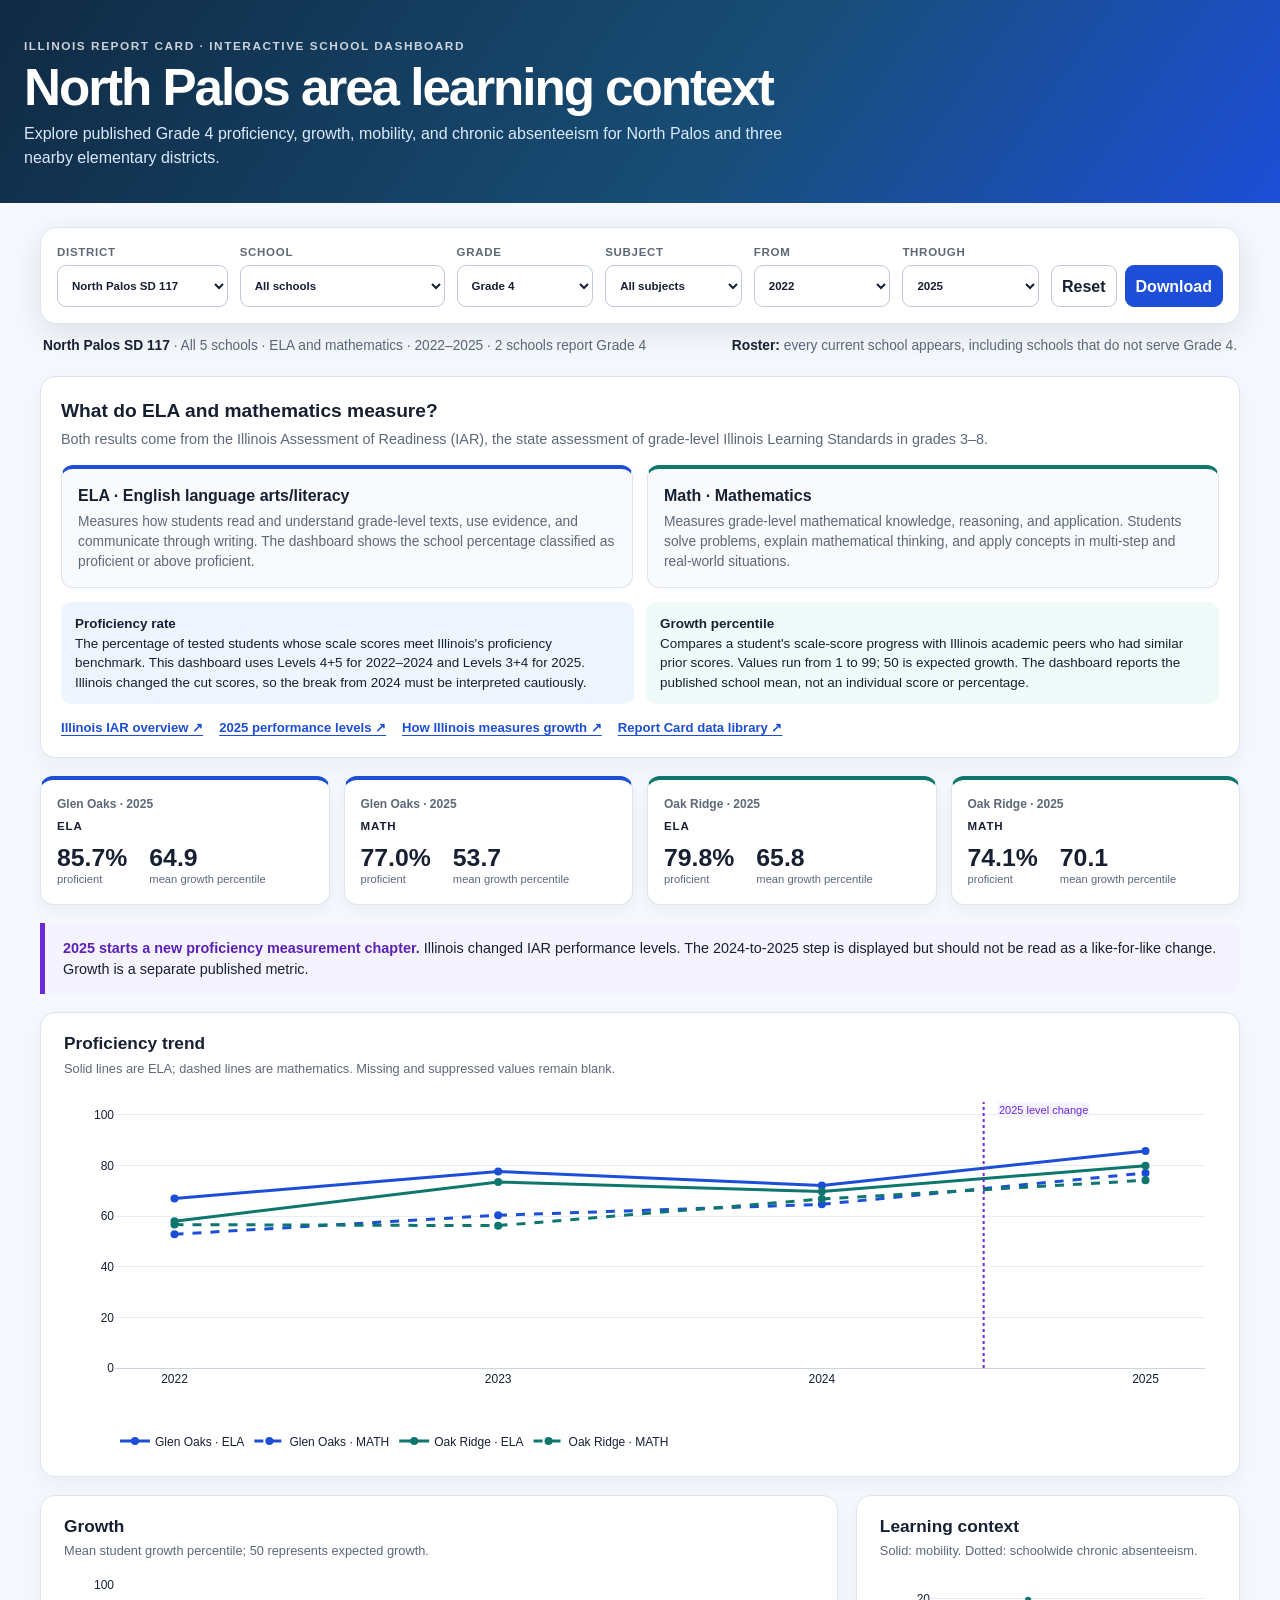
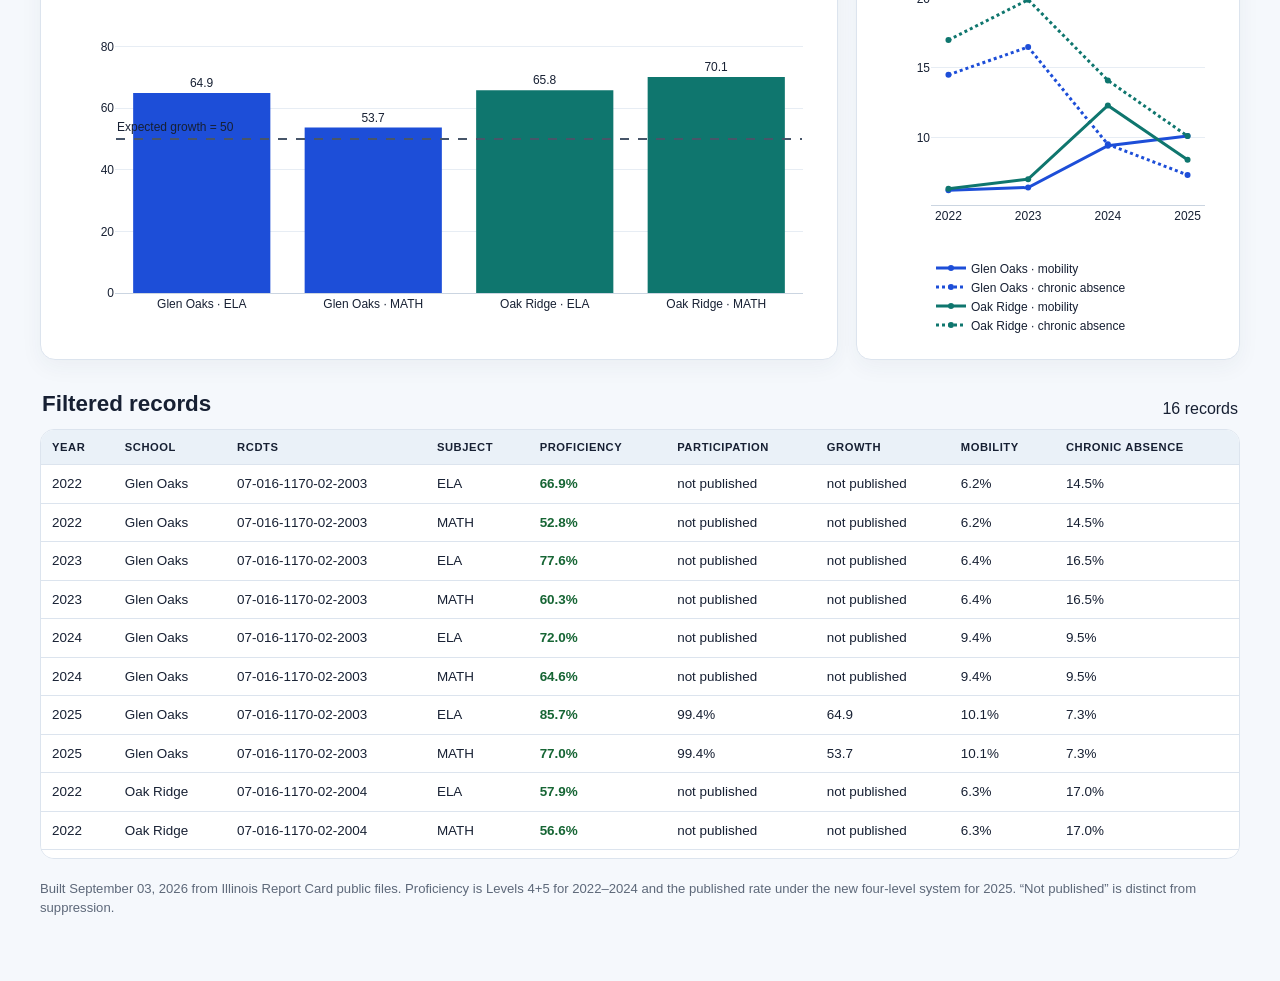
==== site/illinois.html @ 7f270118 "Add Illinois Grade 4 school dashboard" ====
<!doctype html>
<html lang="en">
<head>
  <meta charset="utf-8">
  <meta name="viewport" content="width=device-width, initial-scale=1">
  <title>North Palos Area Grade 4 Dashboard</title>
  <style>
    :root { --ink:#172033; --muted:#5d6879; --line:#dce4ee; --blue:#1d4ed8; --amber:#d97706; --wash:#f5f8fc; --purple:#6d28d9; --green:#0f766e; }
    * { box-sizing:border-box; }
    body { margin:0; background:var(--wash); color:var(--ink); font-family:Inter,Arial,sans-serif; line-height:1.45; }
    header { background:linear-gradient(125deg,#102a43,#184e77 58%,#1d4ed8); color:#fff; padding:38px 24px 34px; }
    header .inner, main { max-width:1240px; margin:0 auto; }
    .eyebrow { font-size:.74rem; font-weight:800; letter-spacing:.13em; text-transform:uppercase; opacity:.78; }
    h1 { margin:7px 0 8px; font-size:clamp(2rem,4vw,3.5rem); line-height:1.02; letter-spacing:-.04em; }
    header p { max-width:800px; margin:0; color:#dbeafe; }
    main { padding:24px 20px 64px; }
    .controls { position:sticky; top:0; z-index:10; display:grid; grid-template-columns:1.25fr 1.5fr repeat(4,1fr) auto; gap:12px; align-items:end; background:rgba(255,255,255,.97); border:1px solid var(--line); border-radius:16px; padding:16px; box-shadow:0 10px 30px rgba(34,54,78,.11); backdrop-filter:blur(8px); }
    label { display:block; color:var(--muted); font-size:.72rem; font-weight:800; letter-spacing:.06em; text-transform:uppercase; }
    select,button { width:100%; min-height:42px; margin-top:5px; border:1px solid #bdc9d8; border-radius:9px; background:#fff; color:var(--ink); padding:8px 10px; font:inherit; }
    select:focus,button:focus { outline:3px solid #bfdbfe; outline-offset:1px; }
    button { width:auto; cursor:pointer; font-weight:750; }
    button.primary { background:var(--blue); color:#fff; border-color:var(--blue); }
    .actions { display:flex; gap:8px; }
    .scope-note { display:flex; justify-content:space-between; gap:12px; margin:12px 3px 20px; color:var(--muted); font-size:.86rem; }
    .scope-note strong { color:var(--ink); }
    .measurement-guide { margin-bottom:18px; padding:20px; background:#fff; border:1px solid var(--line); border-radius:15px; box-shadow:0 7px 22px rgba(34,54,78,.05); }
    .measurement-guide h2 { margin:0; font-size:1.2rem; }
    .measurement-intro { margin:4px 0 15px; color:var(--muted); font-size:.9rem; }
    .subject-guide-grid { display:grid; grid-template-columns:repeat(2,minmax(0,1fr)); gap:14px; }
    .subject-guide { border:1px solid var(--line); border-radius:12px; padding:15px 16px; background:#f8fafc; }
    .subject-guide.ela { border-top:4px solid var(--blue); }
    .subject-guide.math { border-top:4px solid var(--green); }
    .subject-guide h3 { margin:0 0 5px; font-size:1rem; }
    .subject-guide p { margin:0; color:var(--muted); font-size:.86rem; }
    .measurement-definitions { display:grid; grid-template-columns:repeat(2,minmax(0,1fr)); gap:12px; margin-top:14px; }
    .definition { padding:12px 14px; border-radius:10px; background:#eef5ff; font-size:.84rem; }
    .definition.growth { background:#eefbf8; }
    .source-links { display:flex; flex-wrap:wrap; gap:8px 16px; margin:14px 0 0; font-size:.82rem; }
    .source-links a { color:var(--blue); font-weight:750; text-underline-offset:3px; }
    .kpis { display:grid; grid-template-columns:repeat(4,minmax(0,1fr)); gap:14px; }
    .kpi { background:#fff; border:1px solid var(--line); border-top:4px solid var(--blue); border-radius:13px; padding:16px; box-shadow:0 6px 18px rgba(34,54,78,.05); }
    .kpi.oak { border-top-color:var(--amber); }
    .kpi .school { color:var(--muted); font-size:.75rem; font-weight:750; white-space:nowrap; overflow:hidden; text-overflow:ellipsis; }
    .kpi .subject { font-size:.72rem; font-weight:850; letter-spacing:.08em; margin-top:4px; }
    .kpi .numbers { display:flex; gap:22px; margin-top:10px; }
    .kpi .value { font-size:1.55rem; font-weight:850; line-height:1.1; }
    .kpi .label { color:var(--muted); font-size:.7rem; }
    .dashboard-grid { display:grid; grid-template-columns:1.35fr .65fr; gap:18px; margin-top:18px; }
    .panel { min-width:0; background:#fff; border:1px solid var(--line); border-radius:15px; padding:13px 16px 8px; box-shadow:0 7px 22px rgba(34,54,78,.05); }
    .panel.full { grid-column:1/-1; }
    .panel h2 { margin:5px 7px 0; font-size:1.08rem; }
    .panel-copy { margin:3px 7px 0; color:var(--muted); font-size:.8rem; }
    .chart { min-height:390px; }
    .notice { grid-column:1/-1; border-left:5px solid var(--purple); background:#f5f3ff; padding:15px 18px; border-radius:0 12px 12px 0; font-size:.9rem; }
    .notice strong { color:#5b21b6; }
    .table-heading { display:flex; align-items:end; justify-content:space-between; gap:12px; margin:28px 2px 9px; }
    .table-heading h2 { margin:0; font-size:1.4rem; }
    .table-wrap { max-height:430px; overflow:auto; background:#fff; border:1px solid var(--line); border-radius:14px; }
    table { border-collapse:collapse; width:100%; min-width:850px; font-size:.84rem; }
    th { position:sticky; top:0; z-index:1; background:#eaf1f8; text-align:left; font-size:.7rem; letter-spacing:.05em; text-transform:uppercase; }
    th,td { padding:9px 11px; border-bottom:1px solid var(--line); }
    tbody tr:hover { background:#f8fbff; }
    .status-reported { color:#166534; font-weight:700; }
    .status-missing { color:#92400e; }
    footer { color:var(--muted); font-size:.82rem; margin-top:20px; }
    @media (max-width:980px) { .controls { position:relative; grid-template-columns:repeat(3,1fr); } .kpis { grid-template-columns:repeat(2,1fr); } .dashboard-grid { grid-template-columns:1fr; } .panel.full { grid-column:auto; } }
    @media (max-width:620px) { header { padding-top:30px; } main { padding-left:12px; padding-right:12px; } .controls { grid-template-columns:1fr 1fr; } .controls .school-filter,.actions { grid-column:1/-1; } .kpis,.subject-guide-grid,.measurement-definitions { grid-template-columns:1fr; } .scope-note { display:block; } .chart { min-height:350px; } }
  </style>
  <script src="assets/plotly-cartesian-3.7.0.min.js"></script>
</head>
<body>
  <header>
    <div class="inner">
      <div class="eyebrow">Illinois Report Card · Interactive school dashboard</div>
      <h1>North Palos area learning context</h1>
      <p>Explore published Grade 4 proficiency, growth, mobility, and chronic absenteeism for North Palos and three nearby elementary districts.</p>
    </div>
  </header>
  <main>
    <section class="controls" aria-label="Dashboard filters">
      <label>District<select id="district-filter"></select></label>
      <label class="school-filter">School<select id="school-filter"></select></label>
      <label>Grade<select id="grade-filter"></select></label>
      <label>Subject<select id="subject-filter"><option value="all">All subjects</option><option value="ela">ELA</option><option value="math">Mathematics</option></select></label>
      <label>From<select id="year-start"></select></label>
      <label>Through<select id="year-end"></select></label>
      <div class="actions"><button id="reset-button" type="button">Reset</button><button id="download-button" class="primary" type="button">Download</button></div>
    </section>
    <div class="scope-note"><span id="selection-summary" aria-live="polite"></span><span><strong>Roster:</strong> every current school appears, including schools that do not serve Grade 4.</span></div>

    <section id="measurement-guide" class="measurement-guide" aria-labelledby="measurement-heading">
      <h2 id="measurement-heading">What do ELA and mathematics measure?</h2>
      <p class="measurement-intro">Both results come from the Illinois Assessment of Readiness (IAR), the state assessment of grade-level Illinois Learning Standards in grades 3–8.</p>
      <div class="subject-guide-grid">
        <article class="subject-guide ela"><h3>ELA · English language arts/literacy</h3><p>Measures how students read and understand grade-level texts, use evidence, and communicate through writing. The dashboard shows the school percentage classified as proficient or above proficient.</p></article>
        <article class="subject-guide math"><h3>Math · Mathematics</h3><p>Measures grade-level mathematical knowledge, reasoning, and application. Students solve problems, explain mathematical thinking, and apply concepts in multi-step and real-world situations.</p></article>
      </div>
      <div class="measurement-definitions">
        <div class="definition"><strong>Proficiency rate</strong><br>The percentage of tested students whose scale scores meet Illinois's proficiency benchmark. This dashboard uses Levels 4+5 for 2022–2024 and Levels 3+4 for 2025. Illinois changed the cut scores, so the break from 2024 must be interpreted cautiously.</div>
        <div class="definition growth"><strong>Growth percentile</strong><br>Compares a student's scale-score progress with Illinois academic peers who had similar prior scores. Values run from 1 to 99; 50 is expected growth. The dashboard reports the published school mean, not an individual score or percentage.</div>
      </div>
      <p class="source-links"><a href="https://www.isbe.net/iar" target="_blank" rel="noopener">Illinois IAR overview ↗</a><a href="https://www.isbe.net/Documents/IAR-Tech-Report-2024-2025.pdf" target="_blank" rel="noopener">2025 performance levels ↗</a><a href="https://www.isbe.net/Documents/Student-Growth-Percentile-2025.pdf" target="_blank" rel="noopener">How Illinois measures growth ↗</a><a href="https://www.isbe.net/ilreportcarddata" target="_blank" rel="noopener">Report Card data library ↗</a></p>
    </section>

    <section id="kpi-cards" class="kpis" aria-label="Latest selected results"></section>

    <section class="dashboard-grid">
      <article class="notice"><strong>2025 starts a new proficiency measurement chapter.</strong> Illinois changed IAR performance levels. The 2024-to-2025 step is displayed but should not be read as a like-for-like change. Growth is a separate published metric.</article>
      <article class="panel full"><h2>Proficiency trend</h2><p class="panel-copy">Solid lines are ELA; dashed lines are mathematics. Missing and suppressed values remain blank.</p><div id="proficiency-chart" class="chart"></div></article>
      <article class="panel"><h2>Growth</h2><p class="panel-copy">Mean student growth percentile; 50 represents expected growth.</p><div id="growth-chart" class="chart"></div></article>
      <article class="panel"><h2>Learning context</h2><p class="panel-copy">Solid: mobility. Dotted: schoolwide chronic absenteeism.</p><div id="context-chart" class="chart"></div></article>
    </section>

    <div class="table-heading"><h2>Filtered records</h2><span id="row-count"></span></div>
    <div class="table-wrap"><table><thead><tr><th>Year</th><th>School</th><th>RCDTS</th><th>Subject</th><th>Proficiency</th><th>Participation</th><th>Growth</th><th>Mobility</th><th>Chronic absence</th></tr></thead><tbody id="record-table"></tbody></table></div>
    <footer>Built September 03, 2026 from Illinois Report Card public files. Proficiency is Levels 4+5 for 2022–2024 and the published rate under the new four-level system for 2025. “Not published” is distinct from suppression.</footer>
  </main>
  <script>
    const DATA = [{"chronic_absenteeism_grade4_rate": null, "chronic_absenteeism_rate": 19.7, "district_name": "Indian Springs SD 109", "grade": 4, "grade4_enrollment": null, "growth_metric_version": "published_grade4_mean_sgp", "growth_percentile": null, "growth_status": "not_published", "mobility_rate": 12.5, "participation_rate": null, "participation_status": "not_published", "pct_el": 38.8, "pct_iep": 14.7, "pct_low_income": 44.5, "proficiency_metric_version": "iar_5_level_levels_4_plus_5", "proficiency_rate": 18.5, "proficiency_status": "reported", "rcdts": "070161090022001", "rcdts_formatted": "07-016-1090-02-2001", "report_card_year": 2022, "school_enrollment": 402.0, "school_name": "Bridgeview Elem School", "source_file": "2022-report-card.xlsx", "subject": "ela"}, {"chronic_absenteeism_grade4_rate": null, "chronic_absenteeism_rate": 19.7, "district_name": "Indian Springs SD 109", "grade": 4, "grade4_enrollment": null, "growth_metric_version": "published_grade4_mean_sgp", "growth_percentile": null, "growth_status": "not_published", "mobility_rate": 12.5, "participation_rate": null, "participation_status": "not_published", "pct_el": 38.8, "pct_iep": 14.7, "pct_low_income": 44.5, "proficiency_metric_version": "iar_5_level_levels_4_plus_5", "proficiency_rate": 10.8, "proficiency_status": "reported", "rcdts": "070161090022001", "rcdts_formatted": "07-016-1090-02-2001", "report_card_year": 2022, "school_enrollment": 402.0, "school_name": "Bridgeview Elem School", "source_file": "2022-report-card.xlsx", "subject": "math"}, {"chronic_absenteeism_grade4_rate": null, "chronic_absenteeism_rate": 30.1, "district_name": "Indian Springs SD 109", "grade": 4, "grade4_enrollment": null, "growth_metric_version": "published_grade4_mean_sgp", "growth_percentile": null, "growth_status": "not_published", "mobility_rate": 6.6, "participation_rate": null, "participation_status": "not_published", "pct_el": 39.1, "pct_iep": 12.6, "pct_low_income": 66.3, "proficiency_metric_version": "iar_5_level_levels_4_plus_5", "proficiency_rate": 22.4, "proficiency_status": "reported", "rcdts": "070161090022001", "rcdts_formatted": "07-016-1090-02-2001", "report_card_year": 2023, "school_enrollment": 412.0, "school_name": "Bridgeview Elem School", "source_file": "2023-report-card.xlsx", "subject": "ela"}, {"chronic_absenteeism_grade4_rate": null, "chronic_absenteeism_rate": 30.1, "district_name": "Indian Springs SD 109", "grade": 4, "grade4_enrollment": null, "growth_metric_version": "published_grade4_mean_sgp", "growth_percentile": null, "growth_status": "not_published", "mobility_rate": 6.6, "participation_rate": null, "participation_status": "not_published", "pct_el": 39.1, "pct_iep": 12.6, "pct_low_income": 66.3, "proficiency_metric_version": "iar_5_level_levels_4_plus_5", "proficiency_rate": 13.8, "proficiency_status": "reported", "rcdts": "070161090022001", "rcdts_formatted": "07-016-1090-02-2001", "report_card_year": 2023, "school_enrollment": 412.0, "school_name": "Bridgeview Elem School", "source_file": "2023-report-card.xlsx", "subject": "math"}, {"chronic_absenteeism_grade4_rate": 19.2, "chronic_absenteeism_rate": 21.1, "district_name": "Indian Springs SD 109", "grade": 4, "grade4_enrollment": 64.0, "growth_metric_version": "published_grade4_mean_sgp", "growth_percentile": null, "growth_status": "not_published", "mobility_rate": 13.8, "participation_rate": null, "participation_status": "not_published", "pct_el": 41.2, "pct_iep": 15.2, "pct_low_income": 54.5, "proficiency_metric_version": "iar_5_level_levels_4_plus_5", "proficiency_rate": 34.9, "proficiency_status": "reported", "rcdts": "070161090022001", "rcdts_formatted": "07-016-1090-02-2001", "report_card_year": 2024, "school_enrollment": 415.0, "school_name": "Bridgeview Elem School", "source_file": "2024-report-card.xlsx", "subject": "ela"}, {"chronic_absenteeism_grade4_rate": 19.2, "chronic_absenteeism_rate": 21.1, "district_name": "Indian Springs SD 109", "grade": 4, "grade4_enrollment": 64.0, "growth_metric_version": "published_grade4_mean_sgp", "growth_percentile": null, "growth_status": "not_published", "mobility_rate": 13.8, "participation_rate": null, "participation_status": "not_published", "pct_el": 41.2, "pct_iep": 15.2, "pct_low_income": 54.5, "proficiency_metric_version": "iar_5_level_levels_4_plus_5", "proficiency_rate": 7.9, "proficiency_status": "reported", "rcdts": "070161090022001", "rcdts_formatted": "07-016-1090-02-2001", "report_card_year": 2024, "school_enrollment": 415.0, "school_name": "Bridgeview Elem School", "source_file": "2024-report-card.xlsx", "subject": "math"}, {"chronic_absenteeism_grade4_rate": 19.7, "chronic_absenteeism_rate": 22.0, "district_name": "Indian Springs SD 109", "grade": 4, "grade4_enrollment": 58.0, "growth_metric_version": "published_grade4_mean_sgp", "growth_percentile": 49.8, "growth_status": "reported", "mobility_rate": 15.3, "participation_rate": 98.2, "participation_status": "reported", "pct_el": 39.5, "pct_iep": 15.1, "pct_low_income": 68.6, "proficiency_metric_version": "iar_4_level_published_rate_2025", "proficiency_rate": 42.9, "proficiency_status": "reported", "rcdts": "070161090022001", "rcdts_formatted": "07-016-1090-02-2001", "report_card_year": 2025, "school_enrollment": 423.0, "school_name": "Bridgeview Elem School", "source_file": "2025-report-card.xlsx", "subject": "ela"}, {"chronic_absenteeism_grade4_rate": 19.7, "chronic_absenteeism_rate": 22.0, "district_name": "Indian Springs SD 109", "grade": 4, "grade4_enrollment": 58.0, "growth_metric_version": "published_grade4_mean_sgp", "growth_percentile": 59.1, "growth_status": "reported", "mobility_rate": 15.3, "participation_rate": 98.2, "participation_status": "reported", "pct_el": 39.5, "pct_iep": 15.1, "pct_low_income": 68.6, "proficiency_metric_version": "iar_4_level_published_rate_2025", "proficiency_rate": 24.5, "proficiency_status": "reported", "rcdts": "070161090022001", "rcdts_formatted": "07-016-1090-02-2001", "report_card_year": 2025, "school_enrollment": 423.0, "school_name": "Bridgeview Elem School", "source_file": "2025-report-card.xlsx", "subject": "math"}, {"chronic_absenteeism_grade4_rate": null, "chronic_absenteeism_rate": 32.4, "district_name": "Indian Springs SD 109", "grade": 4, "grade4_enrollment": null, "growth_metric_version": "published_grade4_mean_sgp", "growth_percentile": null, "growth_status": "not_published", "mobility_rate": 7.9, "participation_rate": null, "participation_status": "not_published", "pct_el": 28.3, "pct_iep": 15.6, "pct_low_income": 38.3, "proficiency_metric_version": "iar_5_level_levels_4_plus_5", "proficiency_rate": 40.9, "proficiency_status": "reported", "rcdts": "070161090022002", "rcdts_formatted": "07-016-1090-02-2002", "report_card_year": 2022, "school_enrollment": 583.0, "school_name": "Frank A Brodnicki Elem School", "source_file": "2022-report-card.xlsx", "subject": "ela"}, {"chronic_absenteeism_grade4_rate": null, "chronic_absenteeism_rate": 32.4, "district_name": "Indian Springs SD 109", "grade": 4, "grade4_enrollment": null, "growth_metric_version": "published_grade4_mean_sgp", "growth_percentile": null, "growth_status": "not_published", "mobility_rate": 7.9, "participation_rate": null, "participation_status": "not_published", "pct_el": 28.3, "pct_iep": 15.6, "pct_low_income": 38.3, "proficiency_metric_version": "iar_5_level_levels_4_plus_5", "proficiency_rate": 15.9, "proficiency_status": "reported", "rcdts": "070161090022002", "rcdts_formatted": "07-016-1090-02-2002", "report_card_year": 2022, "school_enrollment": 583.0, "school_name": "Frank A Brodnicki Elem School", "source_file": "2022-report-card.xlsx", "subject": "math"}, {"chronic_absenteeism_grade4_rate": null, "chronic_absenteeism_rate": 28.9, "district_name": "Indian Springs SD 109", "grade": 4, "grade4_enrollment": null, "growth_metric_version": "published_grade4_mean_sgp", "growth_percentile": null, "growth_status": "not_published", "mobility_rate": 11.0, "participation_rate": null, "participation_status": "not_published", "pct_el": 30.1, "pct_iep": 17.8, "pct_low_income": 60.1, "proficiency_metric_version": "iar_5_level_levels_4_plus_5", "proficiency_rate": 36.1, "proficiency_status": "reported", "rcdts": "070161090022002", "rcdts_formatted": "07-016-1090-02-2002", "report_card_year": 2023, "school_enrollment": 591.0, "school_name": "Frank A Brodnicki Elem School", "source_file": "2023-report-card.xlsx", "subject": "ela"}, {"chronic_absenteeism_grade4_rate": null, "chronic_absenteeism_rate": 28.9, "district_name": "Indian Springs SD 109", "grade": 4, "grade4_enrollment": null, "growth_metric_version": "published_grade4_mean_sgp", "growth_percentile": null, "growth_status": "not_published", "mobility_rate": 11.0, "participation_rate": null, "participation_status": "not_published", "pct_el": 30.1, "pct_iep": 17.8, "pct_low_income": 60.1, "proficiency_metric_version": "iar_5_level_levels_4_plus_5", "proficiency_rate": 17.1, "proficiency_status": "reported", "rcdts": "070161090022002", "rcdts_formatted": "07-016-1090-02-2002", "report_card_year": 2023, "school_enrollment": 591.0, "school_name": "Frank A Brodnicki Elem School", "source_file": "2023-report-card.xlsx", "subject": "math"}, {"chronic_absenteeism_grade4_rate": 12.1, "chronic_absenteeism_rate": 22.1, "district_name": "Indian Springs SD 109", "grade": 4, "grade4_enrollment": 89.0, "growth_metric_version": "published_grade4_mean_sgp", "growth_percentile": null, "growth_status": "not_published", "mobility_rate": 9.0, "participation_rate": null, "participation_status": "not_published", "pct_el": 28.9, "pct_iep": 16.0, "pct_low_income": 47.7, "proficiency_metric_version": "iar_5_level_levels_4_plus_5", "proficiency_rate": 44.5, "proficiency_status": "reported", "rcdts": "070161090022002", "rcdts_formatted": "07-016-1090-02-2002", "report_card_year": 2024, "school_enrollment": 574.0, "school_name": "Frank A Brodnicki Elem School", "source_file": "2024-report-card.xlsx", "subject": "ela"}, {"chronic_absenteeism_grade4_rate": 12.1, "chronic_absenteeism_rate": 22.1, "district_name": "Indian Springs SD 109", "grade": 4, "grade4_enrollment": 89.0, "growth_metric_version": "published_grade4_mean_sgp", "growth_percentile": null, "growth_status": "not_published", "mobility_rate": 9.0, "participation_rate": null, "participation_status": "not_published", "pct_el": 28.9, "pct_iep": 16.0, "pct_low_income": 47.7, "proficiency_metric_version": "iar_5_level_levels_4_plus_5", "proficiency_rate": 32.6, "proficiency_status": "reported", "rcdts": "070161090022002", "rcdts_formatted": "07-016-1090-02-2002", "report_card_year": 2024, "school_enrollment": 574.0, "school_name": "Frank A Brodnicki Elem School", "source_file": "2024-report-card.xlsx", "subject": "math"}, {"chronic_absenteeism_grade4_rate": 26.8, "chronic_absenteeism_rate": 23.3, "district_name": "Indian Springs SD 109", "grade": 4, "grade4_enrollment": 79.0, "growth_metric_version": "published_grade4_mean_sgp", "growth_percentile": 45.1, "growth_status": "reported", "mobility_rate": 7.7, "participation_rate": 100.0, "participation_status": "reported", "pct_el": 29.0, "pct_iep": 17.3, "pct_low_income": 61.6, "proficiency_metric_version": "iar_4_level_published_rate_2025", "proficiency_rate": 57.9, "proficiency_status": "reported", "rcdts": "070161090022002", "rcdts_formatted": "07-016-1090-02-2002", "report_card_year": 2025, "school_enrollment": 596.0, "school_name": "Frank A Brodnicki Elem School", "source_file": "2025-report-card.xlsx", "subject": "ela"}, {"chronic_absenteeism_grade4_rate": 26.8, "chronic_absenteeism_rate": 23.3, "district_name": "Indian Springs SD 109", "grade": 4, "grade4_enrollment": 79.0, "growth_metric_version": "published_grade4_mean_sgp", "growth_percentile": 60.4, "growth_status": "reported", "mobility_rate": 7.7, "participation_rate": 100.0, "participation_status": "reported", "pct_el": 29.0, "pct_iep": 17.3, "pct_low_income": 61.6, "proficiency_metric_version": "iar_4_level_published_rate_2025", "proficiency_rate": 53.9, "proficiency_status": "reported", "rcdts": "070161090022002", "rcdts_formatted": "07-016-1090-02-2002", "report_card_year": 2025, "school_enrollment": 596.0, "school_name": "Frank A Brodnicki Elem School", "source_file": "2025-report-card.xlsx", "subject": "math"}, {"chronic_absenteeism_grade4_rate": null, "chronic_absenteeism_rate": 34.0, "district_name": "Indian Springs SD 109", "grade": 4, "grade4_enrollment": null, "growth_metric_version": "published_grade4_mean_sgp", "growth_percentile": null, "growth_status": "not_published", "mobility_rate": 11.0, "participation_rate": null, "participation_status": "not_published", "pct_el": 33.3, "pct_iep": 13.5, "pct_low_income": 53.4, "proficiency_metric_version": "iar_5_level_levels_4_plus_5", "proficiency_rate": 34.0, "proficiency_status": "reported", "rcdts": "070161090022006", "rcdts_formatted": "07-016-1090-02-2006", "report_card_year": 2022, "school_enrollment": 408.0, "school_name": "George T Wilkins Elem School", "source_file": "2022-report-card.xlsx", "subject": "ela"}, {"chronic_absenteeism_grade4_rate": null, "chronic_absenteeism_rate": 34.0, "district_name": "Indian Springs SD 109", "grade": 4, "grade4_enrollment": null, "growth_metric_version": "published_grade4_mean_sgp", "growth_percentile": null, "growth_status": "not_published", "mobility_rate": 11.0, "participation_rate": null, "participation_status": "not_published", "pct_el": 33.3, "pct_iep": 13.5, "pct_low_income": 53.4, "proficiency_metric_version": "iar_5_level_levels_4_plus_5", "proficiency_rate": 16.1, "proficiency_status": "reported", "rcdts": "070161090022006", "rcdts_formatted": "07-016-1090-02-2006", "report_card_year": 2022, "school_enrollment": 408.0, "school_name": "George T Wilkins Elem School", "source_file": "2022-report-card.xlsx", "subject": "math"}, {"chronic_absenteeism_grade4_rate": null, "chronic_absenteeism_rate": 36.0, "district_name": "Indian Springs SD 109", "grade": 4, "grade4_enrollment": null, "growth_metric_version": "published_grade4_mean_sgp", "growth_percentile": null, "growth_status": "not_published", "mobility_rate": 10.5, "participation_rate": null, "participation_status": "not_published", "pct_el": 33.3, "pct_iep": 14.1, "pct_low_income": 75.2, "proficiency_metric_version": "iar_5_level_levels_4_plus_5", "proficiency_rate": 25.8, "proficiency_status": "reported", "rcdts": "070161090022006", "rcdts_formatted": "07-016-1090-02-2006", "report_card_year": 2023, "school_enrollment": 439.0, "school_name": "George T Wilkins Elem School", "source_file": "2023-report-card.xlsx", "subject": "ela"}, {"chronic_absenteeism_grade4_rate": null, "chronic_absenteeism_rate": 36.0, "district_name": "Indian Springs SD 109", "grade": 4, "grade4_enrollment": null, "growth_metric_version": "published_grade4_mean_sgp", "growth_percentile": null, "growth_status": "not_published", "mobility_rate": 10.5, "participation_rate": null, "participation_status": "not_published", "pct_el": 33.3, "pct_iep": 14.1, "pct_low_income": 75.2, "proficiency_metric_version": "iar_5_level_levels_4_plus_5", "proficiency_rate": 9.7, "proficiency_status": "reported", "rcdts": "070161090022006", "rcdts_formatted": "07-016-1090-02-2006", "report_card_year": 2023, "school_enrollment": 439.0, "school_name": "George T Wilkins Elem School", "source_file": "2023-report-card.xlsx", "subject": "math"}, {"chronic_absenteeism_grade4_rate": 29.5, "chronic_absenteeism_rate": 29.1, "district_name": "Indian Springs SD 109", "grade": 4, "grade4_enrollment": 59.0, "growth_metric_version": "published_grade4_mean_sgp", "growth_percentile": null, "growth_status": "not_published", "mobility_rate": 9.6, "participation_rate": null, "participation_status": "not_published", "pct_el": 37.9, "pct_iep": 17.1, "pct_low_income": 65.7, "proficiency_metric_version": "iar_5_level_levels_4_plus_5", "proficiency_rate": 24.1, "proficiency_status": "reported", "rcdts": "070161090022006", "rcdts_formatted": "07-016-1090-02-2006", "report_card_year": 2024, "school_enrollment": 414.0, "school_name": "George T Wilkins Elem School", "source_file": "2024-report-card.xlsx", "subject": "ela"}, {"chronic_absenteeism_grade4_rate": 29.5, "chronic_absenteeism_rate": 29.1, "district_name": "Indian Springs SD 109", "grade": 4, "grade4_enrollment": 59.0, "growth_metric_version": "published_grade4_mean_sgp", "growth_percentile": null, "growth_status": "not_published", "mobility_rate": 9.6, "participation_rate": null, "participation_status": "not_published", "pct_el": 37.9, "pct_iep": 17.1, "pct_low_income": 65.7, "proficiency_metric_version": "iar_5_level_levels_4_plus_5", "proficiency_rate": 9.3, "proficiency_status": "reported", "rcdts": "070161090022006", "rcdts_formatted": "07-016-1090-02-2006", "report_card_year": 2024, "school_enrollment": 414.0, "school_name": "George T Wilkins Elem School", "source_file": "2024-report-card.xlsx", "subject": "math"}, {"chronic_absenteeism_grade4_rate": 20.4, "chronic_absenteeism_rate": 29.0, "district_name": "Indian Springs SD 109", "grade": 4, "grade4_enrollment": 47.0, "growth_metric_version": "published_grade4_mean_sgp", "growth_percentile": 40.7, "growth_status": "reported", "mobility_rate": 10.7, "participation_rate": 100.0, "participation_status": "reported", "pct_el": 40.4, "pct_iep": 19.4, "pct_low_income": 81.4, "proficiency_metric_version": "iar_4_level_published_rate_2025", "proficiency_rate": 43.2, "proficiency_status": "reported", "rcdts": "070161090022006", "rcdts_formatted": "07-016-1090-02-2006", "report_card_year": 2025, "school_enrollment": 403.0, "school_name": "George T Wilkins Elem School", "source_file": "2025-report-card.xlsx", "subject": "ela"}, {"chronic_absenteeism_grade4_rate": 20.4, "chronic_absenteeism_rate": 29.0, "district_name": "Indian Springs SD 109", "grade": 4, "grade4_enrollment": 47.0, "growth_metric_version": "published_grade4_mean_sgp", "growth_percentile": 57.9, "growth_status": "reported", "mobility_rate": 10.7, "participation_rate": 100.0, "participation_status": "reported", "pct_el": 40.4, "pct_iep": 19.4, "pct_low_income": 81.4, "proficiency_metric_version": "iar_4_level_published_rate_2025", "proficiency_rate": 34.1, "proficiency_status": "reported", "rcdts": "070161090022006", "rcdts_formatted": "07-016-1090-02-2006", "report_card_year": 2025, "school_enrollment": 403.0, "school_name": "George T Wilkins Elem School", "source_file": "2025-report-card.xlsx", "subject": "math"}, {"chronic_absenteeism_grade4_rate": null, "chronic_absenteeism_rate": 14.5, "district_name": "North Palos SD 117", "grade": 4, "grade4_enrollment": null, "growth_metric_version": "published_grade4_mean_sgp", "growth_percentile": null, "growth_status": "not_published", "mobility_rate": 6.2, "participation_rate": null, "participation_status": "not_published", "pct_el": 46.1, "pct_iep": 10.1, "pct_low_income": 60.0, "proficiency_metric_version": "iar_5_level_levels_4_plus_5", "proficiency_rate": 66.9, "proficiency_status": "reported", "rcdts": "070161170022003", "rcdts_formatted": "07-016-1170-02-2003", "report_card_year": 2022, "school_enrollment": 670.0, "school_name": "Glen Oaks Elem School", "source_file": "2022-report-card.xlsx", "subject": "ela"}, {"chronic_absenteeism_grade4_rate": null, "chronic_absenteeism_rate": 14.5, "district_name": "North Palos SD 117", "grade": 4, "grade4_enrollment": null, "growth_metric_version": "published_grade4_mean_sgp", "growth_percentile": null, "growth_status": "not_published", "mobility_rate": 6.2, "participation_rate": null, "participation_status": "not_published", "pct_el": 46.1, "pct_iep": 10.1, "pct_low_income": 60.0, "proficiency_metric_version": "iar_5_level_levels_4_plus_5", "proficiency_rate": 52.8, "proficiency_status": "reported", "rcdts": "070161170022003", "rcdts_formatted": "07-016-1170-02-2003", "report_card_year": 2022, "school_enrollment": 670.0, "school_name": "Glen Oaks Elem School", "source_file": "2022-report-card.xlsx", "subject": "math"}, {"chronic_absenteeism_grade4_rate": null, "chronic_absenteeism_rate": 16.5, "district_name": "North Palos SD 117", "grade": 4, "grade4_enrollment": null, "growth_metric_version": "published_grade4_mean_sgp", "growth_percentile": null, "growth_status": "not_published", "mobility_rate": 6.4, "participation_rate": null, "participation_status": "not_published", "pct_el": 45.8, "pct_iep": 10.2, "pct_low_income": 59.8, "proficiency_metric_version": "iar_5_level_levels_4_plus_5", "proficiency_rate": 77.6, "proficiency_status": "reported", "rcdts": "070161170022003", "rcdts_formatted": "07-016-1170-02-2003", "report_card_year": 2023, "school_enrollment": 679.0, "school_name": "Glen Oaks Elem School", "source_file": "2023-report-card.xlsx", "subject": "ela"}, {"chronic_absenteeism_grade4_rate": null, "chronic_absenteeism_rate": 16.5, "district_name": "North Palos SD 117", "grade": 4, "grade4_enrollment": null, "growth_metric_version": "published_grade4_mean_sgp", "growth_percentile": null, "growth_status": "not_published", "mobility_rate": 6.4, "participation_rate": null, "participation_status": "not_published", "pct_el": 45.8, "pct_iep": 10.2, "pct_low_income": 59.8, "proficiency_metric_version": "iar_5_level_levels_4_plus_5", "proficiency_rate": 60.3, "proficiency_status": "reported", "rcdts": "070161170022003", "rcdts_formatted": "07-016-1170-02-2003", "report_card_year": 2023, "school_enrollment": 679.0, "school_name": "Glen Oaks Elem School", "source_file": "2023-report-card.xlsx", "subject": "math"}, {"chronic_absenteeism_grade4_rate": 9.1, "chronic_absenteeism_rate": 9.5, "district_name": "North Palos SD 117", "grade": 4, "grade4_enrollment": 165.0, "growth_metric_version": "published_grade4_mean_sgp", "growth_percentile": null, "growth_status": "not_published", "mobility_rate": 9.4, "participation_rate": null, "participation_status": "not_published", "pct_el": 45.5, "pct_iep": 10.8, "pct_low_income": 61.3, "proficiency_metric_version": "iar_5_level_levels_4_plus_5", "proficiency_rate": 72.0, "proficiency_status": "reported", "rcdts": "070161170022003", "rcdts_formatted": "07-016-1170-02-2003", "report_card_year": 2024, "school_enrollment": 638.0, "school_name": "Glen Oaks Elem School", "source_file": "2024-report-card.xlsx", "subject": "ela"}, {"chronic_absenteeism_grade4_rate": 9.1, "chronic_absenteeism_rate": 9.5, "district_name": "North Palos SD 117", "grade": 4, "grade4_enrollment": 165.0, "growth_metric_version": "published_grade4_mean_sgp", "growth_percentile": null, "growth_status": "not_published", "mobility_rate": 9.4, "participation_rate": null, "participation_status": "not_published", "pct_el": 45.5, "pct_iep": 10.8, "pct_low_income": 61.3, "proficiency_metric_version": "iar_5_level_levels_4_plus_5", "proficiency_rate": 64.6, "proficiency_status": "reported", "rcdts": "070161170022003", "rcdts_formatted": "07-016-1170-02-2003", "report_card_year": 2024, "school_enrollment": 638.0, "school_name": "Glen Oaks Elem School", "source_file": "2024-report-card.xlsx", "subject": "math"}, {"chronic_absenteeism_grade4_rate": 6.3, "chronic_absenteeism_rate": 7.3, "district_name": "North Palos SD 117", "grade": 4, "grade4_enrollment": 166.0, "growth_metric_version": "published_grade4_mean_sgp", "growth_percentile": 64.9, "growth_status": "reported", "mobility_rate": 10.1, "participation_rate": 99.4, "participation_status": "reported", "pct_el": 44.4, "pct_iep": 10.9, "pct_low_income": 60.0, "proficiency_metric_version": "iar_4_level_published_rate_2025", "proficiency_rate": 85.7, "proficiency_status": "reported", "rcdts": "070161170022003", "rcdts_formatted": "07-016-1170-02-2003", "report_card_year": 2025, "school_enrollment": 640.0, "school_name": "Glen Oaks Elem School", "source_file": "2025-report-card.xlsx", "subject": "ela"}, {"chronic_absenteeism_grade4_rate": 6.3, "chronic_absenteeism_rate": 7.3, "district_name": "North Palos SD 117", "grade": 4, "grade4_enrollment": 166.0, "growth_metric_version": "published_grade4_mean_sgp", "growth_percentile": 53.7, "growth_status": "reported", "mobility_rate": 10.1, "participation_rate": 99.4, "participation_status": "reported", "pct_el": 44.4, "pct_iep": 10.9, "pct_low_income": 60.0, "proficiency_metric_version": "iar_4_level_published_rate_2025", "proficiency_rate": 77.0, "proficiency_status": "reported", "rcdts": "070161170022003", "rcdts_formatted": "07-016-1170-02-2003", "report_card_year": 2025, "school_enrollment": 640.0, "school_name": "Glen Oaks Elem School", "source_file": "2025-report-card.xlsx", "subject": "math"}, {"chronic_absenteeism_grade4_rate": null, "chronic_absenteeism_rate": 17.0, "district_name": "North Palos SD 117", "grade": 4, "grade4_enrollment": null, "growth_metric_version": "published_grade4_mean_sgp", "growth_percentile": null, "growth_status": "not_published", "mobility_rate": 6.3, "participation_rate": null, "participation_status": "not_published", "pct_el": 34.9, "pct_iep": 11.3, "pct_low_income": 58.6, "proficiency_metric_version": "iar_5_level_levels_4_plus_5", "proficiency_rate": 57.9, "proficiency_status": "reported", "rcdts": "070161170022004", "rcdts_formatted": "07-016-1170-02-2004", "report_card_year": 2022, "school_enrollment": 679.0, "school_name": "Oak Ridge Elem School", "source_file": "2022-report-card.xlsx", "subject": "ela"}, {"chronic_absenteeism_grade4_rate": null, "chronic_absenteeism_rate": 17.0, "district_name": "North Palos SD 117", "grade": 4, "grade4_enrollment": null, "growth_metric_version": "published_grade4_mean_sgp", "growth_percentile": null, "growth_status": "not_published", "mobility_rate": 6.3, "participation_rate": null, "participation_status": "not_published", "pct_el": 34.9, "pct_iep": 11.3, "pct_low_income": 58.6, "proficiency_metric_version": "iar_5_level_levels_4_plus_5", "proficiency_rate": 56.6, "proficiency_status": "reported", "rcdts": "070161170022004", "rcdts_formatted": "07-016-1170-02-2004", "report_card_year": 2022, "school_enrollment": 679.0, "school_name": "Oak Ridge Elem School", "source_file": "2022-report-card.xlsx", "subject": "math"}, {"chronic_absenteeism_grade4_rate": null, "chronic_absenteeism_rate": 19.9, "district_name": "North Palos SD 117", "grade": 4, "grade4_enrollment": null, "growth_metric_version": "published_grade4_mean_sgp", "growth_percentile": null, "growth_status": "not_published", "mobility_rate": 7.0, "participation_rate": null, "participation_status": "not_published", "pct_el": 39.1, "pct_iep": 11.7, "pct_low_income": 58.3, "proficiency_metric_version": "iar_5_level_levels_4_plus_5", "proficiency_rate": 73.4, "proficiency_status": "reported", "rcdts": "070161170022004", "rcdts_formatted": "07-016-1170-02-2004", "report_card_year": 2023, "school_enrollment": 709.0, "school_name": "Oak Ridge Elem School", "source_file": "2023-report-card.xlsx", "subject": "ela"}, {"chronic_absenteeism_grade4_rate": null, "chronic_absenteeism_rate": 19.9, "district_name": "North Palos SD 117", "grade": 4, "grade4_enrollment": null, "growth_metric_version": "published_grade4_mean_sgp", "growth_percentile": null, "growth_status": "not_published", "mobility_rate": 7.0, "participation_rate": null, "participation_status": "not_published", "pct_el": 39.1, "pct_iep": 11.7, "pct_low_income": 58.3, "proficiency_metric_version": "iar_5_level_levels_4_plus_5", "proficiency_rate": 56.2, "proficiency_status": "reported", "rcdts": "070161170022004", "rcdts_formatted": "07-016-1170-02-2004", "report_card_year": 2023, "school_enrollment": 709.0, "school_name": "Oak Ridge Elem School", "source_file": "2023-report-card.xlsx", "subject": "math"}, {"chronic_absenteeism_grade4_rate": 12.4, "chronic_absenteeism_rate": 14.1, "district_name": "North Palos SD 117", "grade": 4, "grade4_enrollment": 176.0, "growth_metric_version": "published_grade4_mean_sgp", "growth_percentile": null, "growth_status": "not_published", "mobility_rate": 12.3, "participation_rate": null, "participation_status": "not_published", "pct_el": 41.8, "pct_iep": 12.0, "pct_low_income": 64.0, "proficiency_metric_version": "iar_5_level_levels_4_plus_5", "proficiency_rate": 69.7, "proficiency_status": "reported", "rcdts": "070161170022004", "rcdts_formatted": "07-016-1170-02-2004", "report_card_year": 2024, "school_enrollment": 752.0, "school_name": "Oak Ridge Elem School", "source_file": "2024-report-card.xlsx", "subject": "ela"}, {"chronic_absenteeism_grade4_rate": 12.4, "chronic_absenteeism_rate": 14.1, "district_name": "North Palos SD 117", "grade": 4, "grade4_enrollment": 176.0, "growth_metric_version": "published_grade4_mean_sgp", "growth_percentile": null, "growth_status": "not_published", "mobility_rate": 12.3, "participation_rate": null, "participation_status": "not_published", "pct_el": 41.8, "pct_iep": 12.0, "pct_low_income": 64.0, "proficiency_metric_version": "iar_5_level_levels_4_plus_5", "proficiency_rate": 66.7, "proficiency_status": "reported", "rcdts": "070161170022004", "rcdts_formatted": "07-016-1170-02-2004", "report_card_year": 2024, "school_enrollment": 752.0, "school_name": "Oak Ridge Elem School", "source_file": "2024-report-card.xlsx", "subject": "math"}, {"chronic_absenteeism_grade4_rate": 9.4, "chronic_absenteeism_rate": 10.1, "district_name": "North Palos SD 117", "grade": 4, "grade4_enrollment": 206.0, "growth_metric_version": "published_grade4_mean_sgp", "growth_percentile": 65.8, "growth_status": "reported", "mobility_rate": 8.4, "participation_rate": 99.5, "participation_status": "reported", "pct_el": 41.7, "pct_iep": 12.8, "pct_low_income": 65.8, "proficiency_metric_version": "iar_4_level_published_rate_2025", "proficiency_rate": 79.8, "proficiency_status": "reported", "rcdts": "070161170022004", "rcdts_formatted": "07-016-1170-02-2004", "report_card_year": 2025, "school_enrollment": 772.0, "school_name": "Oak Ridge Elem School", "source_file": "2025-report-card.xlsx", "subject": "ela"}, {"chronic_absenteeism_grade4_rate": 9.4, "chronic_absenteeism_rate": 10.1, "district_name": "North Palos SD 117", "grade": 4, "grade4_enrollment": 206.0, "growth_metric_version": "published_grade4_mean_sgp", "growth_percentile": 70.1, "growth_status": "reported", "mobility_rate": 8.4, "participation_rate": 99.5, "participation_status": "reported", "pct_el": 41.7, "pct_iep": 12.8, "pct_low_income": 65.8, "proficiency_metric_version": "iar_4_level_published_rate_2025", "proficiency_rate": 74.1, "proficiency_status": "reported", "rcdts": "070161170022004", "rcdts_formatted": "07-016-1170-02-2004", "report_card_year": 2025, "school_enrollment": 772.0, "school_name": "Oak Ridge Elem School", "source_file": "2025-report-card.xlsx", "subject": "math"}, {"chronic_absenteeism_grade4_rate": null, "chronic_absenteeism_rate": 14.1, "district_name": "Palos CCSD 118", "grade": 4, "grade4_enrollment": null, "growth_metric_version": "published_grade4_mean_sgp", "growth_percentile": null, "growth_status": "not_published", "mobility_rate": 6.2, "participation_rate": null, "participation_status": "not_published", "pct_el": 23.6, "pct_iep": 15.6, "pct_low_income": 29.2, "proficiency_metric_version": "iar_5_level_levels_4_plus_5", "proficiency_rate": 58.2, "proficiency_status": "reported", "rcdts": "070161180042002", "rcdts_formatted": "07-016-1180-04-2002", "report_card_year": 2022, "school_enrollment": 662.0, "school_name": "Palos East Elementary School", "source_file": "2022-report-card.xlsx", "subject": "ela"}, {"chronic_absenteeism_grade4_rate": null, "chronic_absenteeism_rate": 14.1, "district_name": "Palos CCSD 118", "grade": 4, "grade4_enrollment": null, "growth_metric_version": "published_grade4_mean_sgp", "growth_percentile": null, "growth_status": "not_published", "mobility_rate": 6.2, "participation_rate": null, "participation_status": "not_published", "pct_el": 23.6, "pct_iep": 15.6, "pct_low_income": 29.2, "proficiency_metric_version": "iar_5_level_levels_4_plus_5", "proficiency_rate": 50.4, "proficiency_status": "reported", "rcdts": "070161180042002", "rcdts_formatted": "07-016-1180-04-2002", "report_card_year": 2022, "school_enrollment": 662.0, "school_name": "Palos East Elementary School", "source_file": "2022-report-card.xlsx", "subject": "math"}, {"chronic_absenteeism_grade4_rate": null, "chronic_absenteeism_rate": 16.6, "district_name": "Palos CCSD 118", "grade": 4, "grade4_enrollment": null, "growth_metric_version": "published_grade4_mean_sgp", "growth_percentile": null, "growth_status": "not_published", "mobility_rate": 4.6, "participation_rate": null, "participation_status": "not_published", "pct_el": 24.9, "pct_iep": 14.7, "pct_low_income": 32.3, "proficiency_metric_version": "iar_5_level_levels_4_plus_5", "proficiency_rate": 65.9, "proficiency_status": "reported", "rcdts": "070161180042002", "rcdts_formatted": "07-016-1180-04-2002", "report_card_year": 2023, "school_enrollment": 694.0, "school_name": "Palos East Elementary School", "source_file": "2023-report-card.xlsx", "subject": "ela"}, {"chronic_absenteeism_grade4_rate": null, "chronic_absenteeism_rate": 16.6, "district_name": "Palos CCSD 118", "grade": 4, "grade4_enrollment": null, "growth_metric_version": "published_grade4_mean_sgp", "growth_percentile": null, "growth_status": "not_published", "mobility_rate": 4.6, "participation_rate": null, "participation_status": "not_published", "pct_el": 24.9, "pct_iep": 14.7, "pct_low_income": 32.3, "proficiency_metric_version": "iar_5_level_levels_4_plus_5", "proficiency_rate": 41.9, "proficiency_status": "reported", "rcdts": "070161180042002", "rcdts_formatted": "07-016-1180-04-2002", "report_card_year": 2023, "school_enrollment": 694.0, "school_name": "Palos East Elementary School", "source_file": "2023-report-card.xlsx", "subject": "math"}, {"chronic_absenteeism_grade4_rate": 14.7, "chronic_absenteeism_rate": 10.8, "district_name": "Palos CCSD 118", "grade": 4, "grade4_enrollment": 109.0, "growth_metric_version": "published_grade4_mean_sgp", "growth_percentile": null, "growth_status": "not_published", "mobility_rate": 4.4, "participation_rate": null, "participation_status": "not_published", "pct_el": 24.4, "pct_iep": 15.9, "pct_low_income": 35.7, "proficiency_metric_version": "iar_5_level_levels_4_plus_5", "proficiency_rate": 68.4, "proficiency_status": "reported", "rcdts": "070161180042002", "rcdts_formatted": "07-016-1180-04-2002", "report_card_year": 2024, "school_enrollment": 704.0, "school_name": "Palos East Elementary School", "source_file": "2024-report-card.xlsx", "subject": "ela"}, {"chronic_absenteeism_grade4_rate": 14.7, "chronic_absenteeism_rate": 10.8, "district_name": "Palos CCSD 118", "grade": 4, "grade4_enrollment": 109.0, "growth_metric_version": "published_grade4_mean_sgp", "growth_percentile": null, "growth_status": "not_published", "mobility_rate": 4.4, "participation_rate": null, "participation_status": "not_published", "pct_el": 24.4, "pct_iep": 15.9, "pct_low_income": 35.7, "proficiency_metric_version": "iar_5_level_levels_4_plus_5", "proficiency_rate": 52.6, "proficiency_status": "reported", "rcdts": "070161180042002", "rcdts_formatted": "07-016-1180-04-2002", "report_card_year": 2024, "school_enrollment": 704.0, "school_name": "Palos East Elementary School", "source_file": "2024-report-card.xlsx", "subject": "math"}, {"chronic_absenteeism_grade4_rate": 10.4, "chronic_absenteeism_rate": 9.2, "district_name": "Palos CCSD 118", "grade": 4, "grade4_enrollment": 151.0, "growth_metric_version": "published_grade4_mean_sgp", "growth_percentile": 64.7, "growth_status": "reported", "mobility_rate": 4.1, "participation_rate": 100.0, "participation_status": "reported", "pct_el": 23.3, "pct_iep": 16.2, "pct_low_income": 36.4, "proficiency_metric_version": "iar_4_level_published_rate_2025", "proficiency_rate": 71.5, "proficiency_status": "reported", "rcdts": "070161180042002", "rcdts_formatted": "07-016-1180-04-2002", "report_card_year": 2025, "school_enrollment": 712.0, "school_name": "Palos East Elementary School", "source_file": "2025-report-card.xlsx", "subject": "ela"}, {"chronic_absenteeism_grade4_rate": 10.4, "chronic_absenteeism_rate": 9.2, "district_name": "Palos CCSD 118", "grade": 4, "grade4_enrollment": 151.0, "growth_metric_version": "published_grade4_mean_sgp", "growth_percentile": 54.4, "growth_status": "reported", "mobility_rate": 4.1, "participation_rate": 100.0, "participation_status": "reported", "pct_el": 23.3, "pct_iep": 16.2, "pct_low_income": 36.4, "proficiency_metric_version": "iar_4_level_published_rate_2025", "proficiency_rate": 59.0, "proficiency_status": "reported", "rcdts": "070161180042002", "rcdts_formatted": "07-016-1180-04-2002", "report_card_year": 2025, "school_enrollment": 712.0, "school_name": "Palos East Elementary School", "source_file": "2025-report-card.xlsx", "subject": "math"}, {"chronic_absenteeism_grade4_rate": null, "chronic_absenteeism_rate": 13.2, "district_name": "Palos CCSD 118", "grade": 4, "grade4_enrollment": null, "growth_metric_version": "published_grade4_mean_sgp", "growth_percentile": null, "growth_status": "not_published", "mobility_rate": 4.0, "participation_rate": null, "participation_status": "not_published", "pct_el": 22.6, "pct_iep": 19.9, "pct_low_income": 31.3, "proficiency_metric_version": "iar_5_level_levels_4_plus_5", "proficiency_rate": 55.5, "proficiency_status": "reported", "rcdts": "070161180042003", "rcdts_formatted": "07-016-1180-04-2003", "report_card_year": 2022, "school_enrollment": 668.0, "school_name": "Palos West Elementary School", "source_file": "2022-report-card.xlsx", "subject": "ela"}, {"chronic_absenteeism_grade4_rate": null, "chronic_absenteeism_rate": 13.2, "district_name": "Palos CCSD 118", "grade": 4, "grade4_enrollment": null, "growth_metric_version": "published_grade4_mean_sgp", "growth_percentile": null, "growth_status": "not_published", "mobility_rate": 4.0, "participation_rate": null, "participation_status": "not_published", "pct_el": 22.6, "pct_iep": 19.9, "pct_low_income": 31.3, "proficiency_metric_version": "iar_5_level_levels_4_plus_5", "proficiency_rate": 48.7, "proficiency_status": "reported", "rcdts": "070161180042003", "rcdts_formatted": "07-016-1180-04-2003", "report_card_year": 2022, "school_enrollment": 668.0, "school_name": "Palos West Elementary School", "source_file": "2022-report-card.xlsx", "subject": "math"}, {"chronic_absenteeism_grade4_rate": null, "chronic_absenteeism_rate": 17.9, "district_name": "Palos CCSD 118", "grade": 4, "grade4_enrollment": null, "growth_metric_version": "published_grade4_mean_sgp", "growth_percentile": null, "growth_status": "not_published", "mobility_rate": 3.5, "participation_rate": null, "participation_status": "not_published", "pct_el": 25.8, "pct_iep": 16.5, "pct_low_income": 34.2, "proficiency_metric_version": "iar_5_level_levels_4_plus_5", "proficiency_rate": 68.3, "proficiency_status": "reported", "rcdts": "070161180042003", "rcdts_formatted": "07-016-1180-04-2003", "report_card_year": 2023, "school_enrollment": 702.0, "school_name": "Palos West Elementary School", "source_file": "2023-report-card.xlsx", "subject": "ela"}, {"chronic_absenteeism_grade4_rate": null, "chronic_absenteeism_rate": 17.9, "district_name": "Palos CCSD 118", "grade": 4, "grade4_enrollment": null, "growth_metric_version": "published_grade4_mean_sgp", "growth_percentile": null, "growth_status": "not_published", "mobility_rate": 3.5, "participation_rate": null, "participation_status": "not_published", "pct_el": 25.8, "pct_iep": 16.5, "pct_low_income": 34.2, "proficiency_metric_version": "iar_5_level_levels_4_plus_5", "proficiency_rate": 51.4, "proficiency_status": "reported", "rcdts": "070161180042003", "rcdts_formatted": "07-016-1180-04-2003", "report_card_year": 2023, "school_enrollment": 702.0, "school_name": "Palos West Elementary School", "source_file": "2023-report-card.xlsx", "subject": "math"}, {"chronic_absenteeism_grade4_rate": null, "chronic_absenteeism_rate": 11.3, "district_name": "Palos CCSD 118", "grade": 4, "grade4_enrollment": 104.0, "growth_metric_version": "published_grade4_mean_sgp", "growth_percentile": null, "growth_status": "not_published", "mobility_rate": 2.1, "participation_rate": null, "participation_status": "not_published", "pct_el": 27.1, "pct_iep": 18.7, "pct_low_income": 36.4, "proficiency_metric_version": "iar_5_level_levels_4_plus_5", "proficiency_rate": 79.4, "proficiency_status": "reported", "rcdts": "070161180042003", "rcdts_formatted": "07-016-1180-04-2003", "report_card_year": 2024, "school_enrollment": 695.0, "school_name": "Palos West Elementary School", "source_file": "2024-report-card.xlsx", "subject": "ela"}, {"chronic_absenteeism_grade4_rate": null, "chronic_absenteeism_rate": 11.3, "district_name": "Palos CCSD 118", "grade": 4, "grade4_enrollment": 104.0, "growth_metric_version": "published_grade4_mean_sgp", "growth_percentile": null, "growth_status": "not_published", "mobility_rate": 2.1, "participation_rate": null, "participation_status": "not_published", "pct_el": 27.1, "pct_iep": 18.7, "pct_low_income": 36.4, "proficiency_metric_version": "iar_5_level_levels_4_plus_5", "proficiency_rate": 62.8, "proficiency_status": "reported", "rcdts": "070161180042003", "rcdts_formatted": "07-016-1180-04-2003", "report_card_year": 2024, "school_enrollment": 695.0, "school_name": "Palos West Elementary School", "source_file": "2024-report-card.xlsx", "subject": "math"}, {"chronic_absenteeism_grade4_rate": 10.9, "chronic_absenteeism_rate": 10.4, "district_name": "Palos CCSD 118", "grade": 4, "grade4_enrollment": 108.0, "growth_metric_version": "published_grade4_mean_sgp", "growth_percentile": 62.0, "growth_status": "reported", "mobility_rate": 4.2, "participation_rate": 100.0, "participation_status": "reported", "pct_el": 23.8, "pct_iep": 20.0, "pct_low_income": 35.4, "proficiency_metric_version": "iar_4_level_published_rate_2025", "proficiency_rate": 75.7, "proficiency_status": "reported", "rcdts": "070161180042003", "rcdts_formatted": "07-016-1180-04-2003", "report_card_year": 2025, "school_enrollment": 686.0, "school_name": "Palos West Elementary School", "source_file": "2025-report-card.xlsx", "subject": "ela"}, {"chronic_absenteeism_grade4_rate": 10.9, "chronic_absenteeism_rate": 10.4, "district_name": "Palos CCSD 118", "grade": 4, "grade4_enrollment": 108.0, "growth_metric_version": "published_grade4_mean_sgp", "growth_percentile": 41.7, "growth_status": "reported", "mobility_rate": 4.2, "participation_rate": 100.0, "participation_status": "reported", "pct_el": 23.8, "pct_iep": 20.0, "pct_low_income": 35.4, "proficiency_metric_version": "iar_4_level_published_rate_2025", "proficiency_rate": 65.4, "proficiency_status": "reported", "rcdts": "070161180042003", "rcdts_formatted": "07-016-1180-04-2003", "report_card_year": 2025, "school_enrollment": 686.0, "school_name": "Palos West Elementary School", "source_file": "2025-report-card.xlsx", "subject": "math"}, {"chronic_absenteeism_grade4_rate": null, "chronic_absenteeism_rate": 22.6, "district_name": "Indian Springs SD 109", "grade": 4, "grade4_enrollment": null, "growth_metric_version": "published_grade4_mean_sgp", "growth_percentile": null, "growth_status": "not_published", "mobility_rate": 6.8, "participation_rate": null, "participation_status": "not_published", "pct_el": 39.7, "pct_iep": 17.3, "pct_low_income": 37.1, "proficiency_metric_version": "iar_5_level_levels_4_plus_5", "proficiency_rate": 36.1, "proficiency_status": "reported", "rcdts": "070161090022004", "rcdts_formatted": "07-016-1090-02-2004", "report_card_year": 2022, "school_enrollment": 307.0, "school_name": "Robina Lyle Elementary School", "source_file": "2022-report-card.xlsx", "subject": "ela"}, {"chronic_absenteeism_grade4_rate": null, "chronic_absenteeism_rate": 22.6, "district_name": "Indian Springs SD 109", "grade": 4, "grade4_enrollment": null, "growth_metric_version": "published_grade4_mean_sgp", "growth_percentile": null, "growth_status": "not_published", "mobility_rate": 6.8, "participation_rate": null, "participation_status": "not_published", "pct_el": 39.7, "pct_iep": 17.3, "pct_low_income": 37.1, "proficiency_metric_version": "iar_5_level_levels_4_plus_5", "proficiency_rate": 13.9, "proficiency_status": "reported", "rcdts": "070161090022004", "rcdts_formatted": "07-016-1090-02-2004", "report_card_year": 2022, "school_enrollment": 307.0, "school_name": "Robina Lyle Elementary School", "source_file": "2022-report-card.xlsx", "subject": "math"}, {"chronic_absenteeism_grade4_rate": null, "chronic_absenteeism_rate": 28.3, "district_name": "Indian Springs SD 109", "grade": 4, "grade4_enrollment": null, "growth_metric_version": "published_grade4_mean_sgp", "growth_percentile": null, "growth_status": "not_published", "mobility_rate": 13.4, "participation_rate": null, "participation_status": "not_published", "pct_el": 38.5, "pct_iep": 18.0, "pct_low_income": 62.1, "proficiency_metric_version": "iar_5_level_levels_4_plus_5", "proficiency_rate": 25.6, "proficiency_status": "reported", "rcdts": "070161090022004", "rcdts_formatted": "07-016-1090-02-2004", "report_card_year": 2023, "school_enrollment": 322.0, "school_name": "Robina Lyle Elementary School", "source_file": "2023-report-card.xlsx", "subject": "ela"}, {"chronic_absenteeism_grade4_rate": null, "chronic_absenteeism_rate": 28.3, "district_name": "Indian Springs SD 109", "grade": 4, "grade4_enrollment": null, "growth_metric_version": "published_grade4_mean_sgp", "growth_percentile": null, "growth_status": "not_published", "mobility_rate": 13.4, "participation_rate": null, "participation_status": "not_published", "pct_el": 38.5, "pct_iep": 18.0, "pct_low_income": 62.1, "proficiency_metric_version": "iar_5_level_levels_4_plus_5", "proficiency_rate": 9.3, "proficiency_status": "reported", "rcdts": "070161090022004", "rcdts_formatted": "07-016-1090-02-2004", "report_card_year": 2023, "school_enrollment": 322.0, "school_name": "Robina Lyle Elementary School", "source_file": "2023-report-card.xlsx", "subject": "math"}, {"chronic_absenteeism_grade4_rate": null, "chronic_absenteeism_rate": 22.3, "district_name": "Indian Springs SD 109", "grade": 4, "grade4_enrollment": 42.0, "growth_metric_version": "published_grade4_mean_sgp", "growth_percentile": null, "growth_status": "not_published", "mobility_rate": 9.2, "participation_rate": null, "participation_status": "not_published", "pct_el": 40.2, "pct_iep": 15.5, "pct_low_income": 49.4, "proficiency_metric_version": "iar_5_level_levels_4_plus_5", "proficiency_rate": 51.1, "proficiency_status": "reported", "rcdts": "070161090022004", "rcdts_formatted": "07-016-1090-02-2004", "report_card_year": 2024, "school_enrollment": 316.0, "school_name": "Robina Lyle Elementary School", "source_file": "2024-report-card.xlsx", "subject": "ela"}, {"chronic_absenteeism_grade4_rate": null, "chronic_absenteeism_rate": 22.3, "district_name": "Indian Springs SD 109", "grade": 4, "grade4_enrollment": 42.0, "growth_metric_version": "published_grade4_mean_sgp", "growth_percentile": null, "growth_status": "not_published", "mobility_rate": 9.2, "participation_rate": null, "participation_status": "not_published", "pct_el": 40.2, "pct_iep": 15.5, "pct_low_income": 49.4, "proficiency_metric_version": "iar_5_level_levels_4_plus_5", "proficiency_rate": 17.8, "proficiency_status": "reported", "rcdts": "070161090022004", "rcdts_formatted": "07-016-1090-02-2004", "report_card_year": 2024, "school_enrollment": 316.0, "school_name": "Robina Lyle Elementary School", "source_file": "2024-report-card.xlsx", "subject": "math"}, {"chronic_absenteeism_grade4_rate": null, "chronic_absenteeism_rate": 22.9, "district_name": "Indian Springs SD 109", "grade": 4, "grade4_enrollment": 31.0, "growth_metric_version": "published_grade4_mean_sgp", "growth_percentile": 43.4, "growth_status": "reported", "mobility_rate": 9.6, "participation_rate": 100.0, "participation_status": "reported", "pct_el": 41.3, "pct_iep": 17.1, "pct_low_income": 68.0, "proficiency_metric_version": "iar_4_level_published_rate_2025", "proficiency_rate": 48.4, "proficiency_status": "reported", "rcdts": "070161090022004", "rcdts_formatted": "07-016-1090-02-2004", "report_card_year": 2025, "school_enrollment": 334.0, "school_name": "Robina Lyle Elementary School", "source_file": "2025-report-card.xlsx", "subject": "ela"}, {"chronic_absenteeism_grade4_rate": null, "chronic_absenteeism_rate": 22.9, "district_name": "Indian Springs SD 109", "grade": 4, "grade4_enrollment": 31.0, "growth_metric_version": "published_grade4_mean_sgp", "growth_percentile": 43.6, "growth_status": "reported", "mobility_rate": 9.6, "participation_rate": 100.0, "participation_status": "reported", "pct_el": 41.3, "pct_iep": 17.1, "pct_low_income": 68.0, "proficiency_metric_version": "iar_4_level_published_rate_2025", "proficiency_rate": 29.0, "proficiency_status": "reported", "rcdts": "070161090022004", "rcdts_formatted": "07-016-1090-02-2004", "report_card_year": 2025, "school_enrollment": 334.0, "school_name": "Robina Lyle Elementary School", "source_file": "2025-report-card.xlsx", "subject": "math"}, {"chronic_absenteeism_grade4_rate": null, "chronic_absenteeism_rate": 34.8, "district_name": "Worth SD 127", "grade": 4, "grade4_enrollment": null, "growth_metric_version": "published_grade4_mean_sgp", "growth_percentile": null, "growth_status": "not_published", "mobility_rate": 9.9, "participation_rate": null, "participation_status": "not_published", "pct_el": 25.0, "pct_iep": 26.0, "pct_low_income": 60.6, "proficiency_metric_version": "iar_5_level_levels_4_plus_5", "proficiency_rate": 43.9, "proficiency_status": "reported", "rcdts": "070161270022001", "rcdts_formatted": "07-016-1270-02-2001", "report_card_year": 2022, "school_enrollment": 396.0, "school_name": "Worth Elem School", "source_file": "2022-report-card.xlsx", "subject": "ela"}, {"chronic_absenteeism_grade4_rate": null, "chronic_absenteeism_rate": 34.8, "district_name": "Worth SD 127", "grade": 4, "grade4_enrollment": null, "growth_metric_version": "published_grade4_mean_sgp", "growth_percentile": null, "growth_status": "not_published", "mobility_rate": 9.9, "participation_rate": null, "participation_status": "not_published", "pct_el": 25.0, "pct_iep": 26.0, "pct_low_income": 60.6, "proficiency_metric_version": "iar_5_level_levels_4_plus_5", "proficiency_rate": 28.7, "proficiency_status": "reported", "rcdts": "070161270022001", "rcdts_formatted": "07-016-1270-02-2001", "report_card_year": 2022, "school_enrollment": 396.0, "school_name": "Worth Elem School", "source_file": "2022-report-card.xlsx", "subject": "math"}, {"chronic_absenteeism_grade4_rate": null, "chronic_absenteeism_rate": 30.4, "district_name": "Worth SD 127", "grade": 4, "grade4_enrollment": null, "growth_metric_version": "published_grade4_mean_sgp", "growth_percentile": null, "growth_status": "not_published", "mobility_rate": 8.1, "participation_rate": null, "participation_status": "not_published", "pct_el": 23.0, "pct_iep": 21.5, "pct_low_income": 66.4, "proficiency_metric_version": "iar_5_level_levels_4_plus_5", "proficiency_rate": 48.9, "proficiency_status": "reported", "rcdts": "070161270022001", "rcdts_formatted": "07-016-1270-02-2001", "report_card_year": 2023, "school_enrollment": 396.0, "school_name": "Worth Elem School", "source_file": "2023-report-card.xlsx", "subject": "ela"}, {"chronic_absenteeism_grade4_rate": null, "chronic_absenteeism_rate": 30.4, "district_name": "Worth SD 127", "grade": 4, "grade4_enrollment": null, "growth_metric_version": "published_grade4_mean_sgp", "growth_percentile": null, "growth_status": "not_published", "mobility_rate": 8.1, "participation_rate": null, "participation_status": "not_published", "pct_el": 23.0, "pct_iep": 21.5, "pct_low_income": 66.4, "proficiency_metric_version": "iar_5_level_levels_4_plus_5", "proficiency_rate": 39.6, "proficiency_status": "reported", "rcdts": "070161270022001", "rcdts_formatted": "07-016-1270-02-2001", "report_card_year": 2023, "school_enrollment": 396.0, "school_name": "Worth Elem School", "source_file": "2023-report-card.xlsx", "subject": "math"}, {"chronic_absenteeism_grade4_rate": 35.1, "chronic_absenteeism_rate": 35.6, "district_name": "Worth SD 127", "grade": 4, "grade4_enrollment": 70.0, "growth_metric_version": "published_grade4_mean_sgp", "growth_percentile": null, "growth_status": "not_published", "mobility_rate": 9.8, "participation_rate": null, "participation_status": "not_published", "pct_el": 27.3, "pct_iep": 23.5, "pct_low_income": 73.7, "proficiency_metric_version": "iar_5_level_levels_4_plus_5", "proficiency_rate": 38.8, "proficiency_status": "reported", "rcdts": "070161270022001", "rcdts_formatted": "07-016-1270-02-2001", "report_card_year": 2024, "school_enrollment": 396.0, "school_name": "Worth Elem School", "source_file": "2024-report-card.xlsx", "subject": "ela"}, {"chronic_absenteeism_grade4_rate": 35.1, "chronic_absenteeism_rate": 35.6, "district_name": "Worth SD 127", "grade": 4, "grade4_enrollment": 70.0, "growth_metric_version": "published_grade4_mean_sgp", "growth_percentile": null, "growth_status": "not_published", "mobility_rate": 9.8, "participation_rate": null, "participation_status": "not_published", "pct_el": 27.3, "pct_iep": 23.5, "pct_low_income": 73.7, "proficiency_metric_version": "iar_5_level_levels_4_plus_5", "proficiency_rate": 21.2, "proficiency_status": "reported", "rcdts": "070161270022001", "rcdts_formatted": "07-016-1270-02-2001", "report_card_year": 2024, "school_enrollment": 396.0, "school_name": "Worth Elem School", "source_file": "2024-report-card.xlsx", "subject": "math"}, {"chronic_absenteeism_grade4_rate": 23.0, "chronic_absenteeism_rate": 31.6, "district_name": "Worth SD 127", "grade": 4, "grade4_enrollment": 70.0, "growth_metric_version": "published_grade4_mean_sgp", "growth_percentile": 46.0, "growth_status": "reported", "mobility_rate": 18.5, "participation_rate": 98.6, "participation_status": "reported", "pct_el": 26.8, "pct_iep": 21.4, "pct_low_income": 98.8, "proficiency_metric_version": "iar_4_level_published_rate_2025", "proficiency_rate": 41.5, "proficiency_status": "reported", "rcdts": "070161270022001", "rcdts_formatted": "07-016-1270-02-2001", "report_card_year": 2025, "school_enrollment": 411.0, "school_name": "Worth Elem School", "source_file": "2025-report-card.xlsx", "subject": "ela"}, {"chronic_absenteeism_grade4_rate": 23.0, "chronic_absenteeism_rate": 31.6, "district_name": "Worth SD 127", "grade": 4, "grade4_enrollment": 70.0, "growth_metric_version": "published_grade4_mean_sgp", "growth_percentile": 53.9, "growth_status": "reported", "mobility_rate": 18.5, "participation_rate": 98.6, "participation_status": "reported", "pct_el": 26.8, "pct_iep": 21.4, "pct_low_income": 98.8, "proficiency_metric_version": "iar_4_level_published_rate_2025", "proficiency_rate": 36.9, "proficiency_status": "reported", "rcdts": "070161270022001", "rcdts_formatted": "07-016-1270-02-2001", "report_card_year": 2025, "school_enrollment": 411.0, "school_name": "Worth Elem School", "source_file": "2025-report-card.xlsx", "subject": "math"}, {"chronic_absenteeism_grade4_rate": null, "chronic_absenteeism_rate": 41.9, "district_name": "Worth SD 127", "grade": 4, "grade4_enrollment": null, "growth_metric_version": "published_grade4_mean_sgp", "growth_percentile": null, "growth_status": "not_published", "mobility_rate": 13.4, "participation_rate": null, "participation_status": "not_published", "pct_el": 33.2, "pct_iep": 16.2, "pct_low_income": 68.0, "proficiency_metric_version": "iar_5_level_levels_4_plus_5", "proficiency_rate": 25.8, "proficiency_status": "reported", "rcdts": "070161270022004", "rcdts_formatted": "07-016-1270-02-2004", "report_card_year": 2022, "school_enrollment": 253.0, "school_name": "Worthwoods Elem School", "source_file": "2022-report-card.xlsx", "subject": "ela"}, {"chronic_absenteeism_grade4_rate": null, "chronic_absenteeism_rate": 41.9, "district_name": "Worth SD 127", "grade": 4, "grade4_enrollment": null, "growth_metric_version": "published_grade4_mean_sgp", "growth_percentile": null, "growth_status": "not_published", "mobility_rate": 13.4, "participation_rate": null, "participation_status": "not_published", "pct_el": 33.2, "pct_iep": 16.2, "pct_low_income": 68.0, "proficiency_metric_version": "iar_5_level_levels_4_plus_5", "proficiency_rate": 19.4, "proficiency_status": "reported", "rcdts": "070161270022004", "rcdts_formatted": "07-016-1270-02-2004", "report_card_year": 2022, "school_enrollment": 253.0, "school_name": "Worthwoods Elem School", "source_file": "2022-report-card.xlsx", "subject": "math"}, {"chronic_absenteeism_grade4_rate": null, "chronic_absenteeism_rate": 31.1, "district_name": "Worth SD 127", "grade": 4, "grade4_enrollment": null, "growth_metric_version": "published_grade4_mean_sgp", "growth_percentile": null, "growth_status": "not_published", "mobility_rate": 11.7, "participation_rate": null, "participation_status": "not_published", "pct_el": 32.8, "pct_iep": 15.0, "pct_low_income": 72.5, "proficiency_metric_version": "iar_5_level_levels_4_plus_5", "proficiency_rate": 26.0, "proficiency_status": "reported", "rcdts": "070161270022004", "rcdts_formatted": "07-016-1270-02-2004", "report_card_year": 2023, "school_enrollment": 247.0, "school_name": "Worthwoods Elem School", "source_file": "2023-report-card.xlsx", "subject": "ela"}, {"chronic_absenteeism_grade4_rate": null, "chronic_absenteeism_rate": 31.1, "district_name": "Worth SD 127", "grade": 4, "grade4_enrollment": null, "growth_metric_version": "published_grade4_mean_sgp", "growth_percentile": null, "growth_status": "not_published", "mobility_rate": 11.7, "participation_rate": null, "participation_status": "not_published", "pct_el": 32.8, "pct_iep": 15.0, "pct_low_income": 72.5, "proficiency_metric_version": "iar_5_level_levels_4_plus_5", "proficiency_rate": 22.2, "proficiency_status": "reported", "rcdts": "070161270022004", "rcdts_formatted": "07-016-1270-02-2004", "report_card_year": 2023, "school_enrollment": 247.0, "school_name": "Worthwoods Elem School", "source_file": "2023-report-card.xlsx", "subject": "math"}, {"chronic_absenteeism_grade4_rate": 20.0, "chronic_absenteeism_rate": 31.6, "district_name": "Worth SD 127", "grade": 4, "grade4_enrollment": 46.0, "growth_metric_version": "published_grade4_mean_sgp", "growth_percentile": null, "growth_status": "not_published", "mobility_rate": 12.7, "participation_rate": null, "participation_status": "not_published", "pct_el": 29.1, "pct_iep": 16.0, "pct_low_income": 77.2, "proficiency_metric_version": "iar_5_level_levels_4_plus_5", "proficiency_rate": 21.4, "proficiency_status": "reported", "rcdts": "070161270022004", "rcdts_formatted": "07-016-1270-02-2004", "report_card_year": 2024, "school_enrollment": 268.0, "school_name": "Worthwoods Elem School", "source_file": "2024-report-card.xlsx", "subject": "ela"}, {"chronic_absenteeism_grade4_rate": 20.0, "chronic_absenteeism_rate": 31.6, "district_name": "Worth SD 127", "grade": 4, "grade4_enrollment": 46.0, "growth_metric_version": "published_grade4_mean_sgp", "growth_percentile": null, "growth_status": "not_published", "mobility_rate": 12.7, "participation_rate": null, "participation_status": "not_published", "pct_el": 29.1, "pct_iep": 16.0, "pct_low_income": 77.2, "proficiency_metric_version": "iar_5_level_levels_4_plus_5", "proficiency_rate": 9.5, "proficiency_status": "reported", "rcdts": "070161270022004", "rcdts_formatted": "07-016-1270-02-2004", "report_card_year": 2024, "school_enrollment": 268.0, "school_name": "Worthwoods Elem School", "source_file": "2024-report-card.xlsx", "subject": "math"}, {"chronic_absenteeism_grade4_rate": 30.0, "chronic_absenteeism_rate": 31.7, "district_name": "Worth SD 127", "grade": 4, "grade4_enrollment": 35.0, "growth_metric_version": "published_grade4_mean_sgp", "growth_percentile": 35.3, "growth_status": "reported", "mobility_rate": 20.0, "participation_rate": 100.0, "participation_status": "reported", "pct_el": 30.6, "pct_iep": 14.9, "pct_low_income": 98.8, "proficiency_metric_version": "iar_4_level_published_rate_2025", "proficiency_rate": 34.3, "proficiency_status": "reported", "rcdts": "070161270022004", "rcdts_formatted": "07-016-1270-02-2004", "report_card_year": 2025, "school_enrollment": 242.0, "school_name": "Worthwoods Elem School", "source_file": "2025-report-card.xlsx", "subject": "ela"}, {"chronic_absenteeism_grade4_rate": 30.0, "chronic_absenteeism_rate": 31.7, "district_name": "Worth SD 127", "grade": 4, "grade4_enrollment": 35.0, "growth_metric_version": "published_grade4_mean_sgp", "growth_percentile": 41.2, "growth_status": "reported", "mobility_rate": 20.0, "participation_rate": 100.0, "participation_status": "reported", "pct_el": 30.6, "pct_iep": 14.9, "pct_low_income": 98.8, "proficiency_metric_version": "iar_4_level_published_rate_2025", "proficiency_rate": 14.3, "proficiency_status": "reported", "rcdts": "070161270022004", "rcdts_formatted": "07-016-1270-02-2004", "report_card_year": 2025, "school_enrollment": 242.0, "school_name": "Worthwoods Elem School", "source_file": "2025-report-card.xlsx", "subject": "math"}];
    const CATALOG = [{"city": "Bridgeview", "district_name": "Indian Springs SD 109", "grades_served": "K - 6", "has_grade4_results": true, "rcdts": "070161090022001", "rcdts_formatted": "07-016-1090-02-2001", "school_enrollment": 423.0, "school_name": "Bridgeview Elem School"}, {"city": "Justice", "district_name": "Indian Springs SD 109", "grades_served": "K - 6", "has_grade4_results": true, "rcdts": "070161090022002", "rcdts_formatted": "07-016-1090-02-2002", "school_enrollment": 596.0, "school_name": "Frank A Brodnicki Elem School"}, {"city": "Justice", "district_name": "Indian Springs SD 109", "grades_served": "7 - 8", "has_grade4_results": false, "rcdts": "070161090021006", "rcdts_formatted": "07-016-1090-02-1006", "school_enrollment": 493.0, "school_name": "Geo T Wilkins Jr High School"}, {"city": "Justice", "district_name": "Indian Springs SD 109", "grades_served": "K - 6", "has_grade4_results": true, "rcdts": "070161090022006", "rcdts_formatted": "07-016-1090-02-2006", "school_enrollment": 403.0, "school_name": "George T Wilkins Elem School"}, {"city": "Justice", "district_name": "Indian Springs SD 109", "grades_served": "PK", "has_grade4_results": false, "rcdts": "070161090023001", "rcdts_formatted": "07-016-1090-02-3001", "school_enrollment": 144.0, "school_name": "Gladness V Player Early Childhood Center"}, {"city": "Bridgeview", "district_name": "Indian Springs SD 109", "grades_served": "K - 6", "has_grade4_results": true, "rcdts": "070161090022004", "rcdts_formatted": "07-016-1090-02-2004", "school_enrollment": 334.0, "school_name": "Robina Lyle Elementary School"}, {"city": "Hickory Hills", "district_name": "North Palos SD 117", "grades_served": "PK - 1", "has_grade4_results": false, "rcdts": "070161170022002", "rcdts_formatted": "07-016-1170-02-2002", "school_enrollment": 430.0, "school_name": "Dorn Elementary School"}, {"city": "Palos Hills", "district_name": "North Palos SD 117", "grades_served": "PK - 1", "has_grade4_results": false, "rcdts": "070161170022005", "rcdts_formatted": "07-016-1170-02-2005", "school_enrollment": 440.0, "school_name": "Dr Kenneth M Sorrick School"}, {"city": "Hickory Hills", "district_name": "North Palos SD 117", "grades_served": "2 - 5", "has_grade4_results": true, "rcdts": "070161170022003", "rcdts_formatted": "07-016-1170-02-2003", "school_enrollment": 640.0, "school_name": "Glen Oaks Elem School"}, {"city": "Hickory Hills", "district_name": "North Palos SD 117", "grades_served": "6 - 8", "has_grade4_results": false, "rcdts": "070161170021001", "rcdts_formatted": "07-016-1170-02-1001", "school_enrollment": 1044.0, "school_name": "H H Conrady Jr High School"}, {"city": "Palos Hills", "district_name": "North Palos SD 117", "grades_served": "2 - 5", "has_grade4_results": true, "rcdts": "070161170022004", "rcdts_formatted": "07-016-1170-02-2004", "school_enrollment": 772.0, "school_name": "Oak Ridge Elem School"}, {"city": "Palos Heights", "district_name": "Palos CCSD 118", "grades_served": "K - 5", "has_grade4_results": true, "rcdts": "070161180042002", "rcdts_formatted": "07-016-1180-04-2002", "school_enrollment": 712.0, "school_name": "Palos East Elementary School"}, {"city": "Palos Park", "district_name": "Palos CCSD 118", "grades_served": "6 - 8", "has_grade4_results": false, "rcdts": "070161180041004", "rcdts_formatted": "07-016-1180-04-1004", "school_enrollment": 706.0, "school_name": "Palos South Middle School"}, {"city": "Palos Park", "district_name": "Palos CCSD 118", "grades_served": "PK - 5", "has_grade4_results": true, "rcdts": "070161180042003", "rcdts_formatted": "07-016-1180-04-2003", "school_enrollment": 686.0, "school_name": "Palos West Elementary School"}, {"city": "Worth", "district_name": "Worth SD 127", "grades_served": "PK - 5", "has_grade4_results": true, "rcdts": "070161270022001", "rcdts_formatted": "07-016-1270-02-2001", "school_enrollment": 411.0, "school_name": "Worth Elem School"}, {"city": "Worth", "district_name": "Worth SD 127", "grades_served": "6 - 8", "has_grade4_results": false, "rcdts": "070161270021005", "rcdts_formatted": "07-016-1270-02-1005", "school_enrollment": 324.0, "school_name": "Worth Jr High School"}, {"city": "Worth", "district_name": "Worth SD 127", "grades_served": "K - 5", "has_grade4_results": true, "rcdts": "070161270022004", "rcdts_formatted": "07-016-1270-02-2004", "school_enrollment": 242.0, "school_name": "Worthwoods Elem School"}];
    const DEFAULT_DISTRICT = "North Palos SD 117";
    const PALETTE = ["#1d4ed8","#d97706","#0f766e","#7c3aed","#be123c","#0369a1","#4d7c0f"];
    const SCHOOL_ALL = "__all__";
    const els = {
      district: document.getElementById("district-filter"), school: document.getElementById("school-filter"), grade: document.getElementById("grade-filter"),
      subject: document.getElementById("subject-filter"), start: document.getElementById("year-start"),
      end: document.getElementById("year-end"), cards: document.getElementById("kpi-cards"),
      table: document.getElementById("record-table"), count: document.getElementById("row-count"),
      summary: document.getElementById("selection-summary")
    };
    const unique = key => [...new Set(DATA.map(row => row[key]))].sort((a,b) => a > b ? 1 : -1);
    const districts = [...new Set(CATALOG.map(row => row.district_name))].sort();
    const grades = unique("grade"), years = unique("report_card_year");
    const schoolNames = [...new Set(CATALOG.map(row => row.school_name))].sort();
    const COLORS = Object.fromEntries(schoolNames.map((school,index) => [school,PALETTE[index%PALETTE.length]]));
    const addOptions = (element, values, label) => values.forEach(value => element.add(new Option(label(value), value)));
    addOptions(els.district, districts, String); els.district.value = DEFAULT_DISTRICT;
    addOptions(els.grade, grades, value => `Grade ${value}`);
    addOptions(els.start, years, String); addOptions(els.end, years, String);
    els.end.value = Math.max(...years); els.start.value = Math.min(...years);

    const pct = value => value == null ? "—" : `${Number(value).toFixed(1)}%`;
    const number = value => value == null ? "—" : Number(value).toFixed(1);
    const shortSchool = value => value.replace(" Elem School", "");
    const availableSchools = () => CATALOG.filter(row => row.district_name === els.district.value);
    function populateSchools() {
      els.school.innerHTML=""; els.school.add(new Option("All schools",SCHOOL_ALL));
      availableSchools().forEach(row => els.school.add(new Option(`${shortSchool(row.school_name)} · ${row.grades_served}`,row.school_name)));
    }
    populateSchools();
    const selectedRows = () => {
      const start = Number(els.start.value), end = Number(els.end.value);
      return DATA.filter(row => row.district_name === els.district.value
        && (els.school.value === SCHOOL_ALL || row.school_name === els.school.value)
        && Number(row.grade) === Number(els.grade.value)
        && (els.subject.value === "all" || row.subject === els.subject.value)
        && row.report_card_year >= start && row.report_card_year <= end);
    };
    const plotLayout = (yTitle, range) => ({
      margin:{l:58,r:18,t:24,b:58}, paper_bgcolor:"rgba(0,0,0,0)", plot_bgcolor:"#fff",
      font:{family:"Inter,Arial,sans-serif",color:"#172033"}, hoverlabel:{font:{size:13}},
      xaxis:{title:"Illinois Report Card year",dtick:1,showgrid:false,linecolor:"#cbd5e1"},
      yaxis:{title:yTitle,range:range,gridcolor:"#e7edf4",zeroline:false},
      legend:{orientation:"h",y:-.22,x:0}, autosize:true
    });
    const config = {displayModeBar:false,responsive:true};

    function renderCards(rows) {
      const latest = rows.length ? Math.max(...rows.map(row => row.report_card_year)) : null;
      const current = rows.filter(row => row.report_card_year === latest);
      els.cards.innerHTML = current.map(row => `<article class="kpi" style="border-top-color:${COLORS[row.school_name]}">
        <div class="school">${shortSchool(row.school_name)} · ${latest}</div><div class="subject">${row.subject.toUpperCase()}</div>
        <div class="numbers"><div><div class="value">${pct(row.proficiency_rate)}</div><div class="label">proficient</div></div>
        <div><div class="value">${number(row.growth_percentile)}</div><div class="label">mean growth percentile</div></div></div></article>`).join("");
      if (!current.length) {
        const school=availableSchools().find(row=>row.school_name===els.school.value);
        els.cards.innerHTML=school ? `<article class="kpi" style="border-top-color:${COLORS[school.school_name]}"><div class="school">${shortSchool(school.school_name)}</div><div class="subject">SERVES ${school.grades_served}</div><p>No Grade 4 assessment record is expected for this school.</p></article>` : "<p>No records match these filters.</p>";
      }
    }

    function renderProficiency(rows) {
      const traces = [];
      availableSchools().map(row=>row.school_name).filter(school => els.school.value === SCHOOL_ALL || school === els.school.value).forEach(school => {
        ["ela","math"].filter(subject => els.subject.value === "all" || subject === els.subject.value).forEach(subject => {
          const values = rows.filter(row => row.school_name === school && row.subject === subject).sort((a,b) => a.report_card_year-b.report_card_year);
          if (values.length) traces.push({x:values.map(v=>v.report_card_year),y:values.map(v=>v.proficiency_rate),type:"scatter",mode:"lines+markers",connectgaps:false,
            name:`${shortSchool(school)} · ${subject.toUpperCase()}`,line:{color:COLORS[school],dash:subject==="ela"?"solid":"dash",width:3},marker:{size:8},
            customdata:values.map(v=>v.proficiency_status),hovertemplate:"%{x}<br>%{y:.1f}% proficient<br>%{customdata}<extra>%{fullData.name}</extra>"});
        });
      });
      const layout = plotLayout("Students proficient (%)",[0,105]);
      if (!traces.length) layout.annotations=[{x:.5,y:.5,xref:"paper",yref:"paper",text:"This school does not report Grade 4 assessment results.",showarrow:false,font:{color:"#5d6879"}}];
      if (traces.length && Number(els.end.value) >= 2025 && Number(els.start.value) <= 2024) {
        layout.shapes=[{type:"line",x0:2024.5,x1:2024.5,y0:0,y1:1,yref:"paper",line:{color:"#6d28d9",dash:"dot",width:2}}];
        layout.annotations=[{x:2024.54,y:1,xref:"x",yref:"paper",text:"2025 level change",showarrow:false,xanchor:"left",font:{color:"#6d28d9",size:11},bgcolor:"#f5f3ff"}];
      }
      Plotly.react("proficiency-chart",traces,layout,config);
    }

    function renderGrowth(rows) {
      const latest = rows.length ? Math.max(...rows.map(row => row.report_card_year)) : null;
      const current = rows.filter(row => row.report_card_year === latest && row.growth_percentile != null);
      const traces = current.length ? [{type:"bar",x:current.map(row=>`${shortSchool(row.school_name)} · ${row.subject.toUpperCase()}`),y:current.map(row=>row.growth_percentile),
        marker:{color:current.map(row=>COLORS[row.school_name])},text:current.map(row=>number(row.growth_percentile)),textposition:"outside",hovertemplate:"%{x}<br>Mean SGP %{y:.1f}<extra></extra>"}] : [];
      const layout=plotLayout("Mean student growth percentile",[0,100]); layout.showlegend=false; layout.xaxis.title="";
      layout.shapes=[{type:"line",x0:-.5,x1:Math.max(.5,current.length-.5),y0:50,y1:50,line:{color:"#475569",dash:"dash"}}];
      layout.annotations=current.length ? [{x:0,y:50,xref:"paper",text:"Expected growth = 50",showarrow:false,yshift:12,xanchor:"left"}] : [{x:.5,y:.5,xref:"paper",yref:"paper",text:latest?`Grade 4 growth was not published for ${latest}.`:"This school does not report Grade 4 assessment results.",showarrow:false,font:{color:"#5d6879"}}];
      Plotly.react("growth-chart",traces,layout,config);
    }

    function renderContext(rows) {
      const deduped = [...new Map(rows.map(row => [`${row.school_name}|${row.report_card_year}`,row])).values()];
      const traces=[];
      availableSchools().map(row=>row.school_name).filter(school => els.school.value === SCHOOL_ALL || school === els.school.value).forEach(school => {
        const values=deduped.filter(row=>row.school_name===school).sort((a,b)=>a.report_card_year-b.report_card_year);
        if (values.length) {
          traces.push({x:values.map(v=>v.report_card_year),y:values.map(v=>v.mobility_rate),type:"scatter",mode:"lines+markers",name:`${shortSchool(school)} · mobility`,line:{color:COLORS[school],width:3},hovertemplate:"%{x}<br>%{y:.1f}% mobility<extra>%{fullData.name}</extra>"});
          traces.push({x:values.map(v=>v.report_card_year),y:values.map(v=>v.chronic_absenteeism_rate),type:"scatter",mode:"lines+markers",name:`${shortSchool(school)} · chronic absence`,line:{color:COLORS[school],dash:"dot",width:3},hovertemplate:"%{x}<br>%{y:.1f}% chronically absent<extra>%{fullData.name}</extra>"});
        }
      });
      const layout=plotLayout("Students (%)",null);
      if (!traces.length) layout.annotations=[{x:.5,y:.5,xref:"paper",yref:"paper",text:"No Grade 4-linked context records for this selection.",showarrow:false,font:{color:"#5d6879"}}];
      Plotly.react("context-chart",traces,layout,config);
    }

    function renderTable(rows) {
      els.table.innerHTML=rows.map(row=>`<tr><td>${row.report_card_year}</td><td>${shortSchool(row.school_name)}</td><td>${row.rcdts_formatted}</td><td>${row.subject.toUpperCase()}</td>
        <td class="${row.proficiency_status==="reported"?"status-reported":"status-missing"}">${row.proficiency_rate==null?row.proficiency_status.replaceAll("_"," "):pct(row.proficiency_rate)}</td>
        <td>${row.participation_rate==null?row.participation_status.replaceAll("_"," "):pct(row.participation_rate)}</td>
        <td>${row.growth_percentile==null?row.growth_status.replaceAll("_"," "):number(row.growth_percentile)}</td><td>${pct(row.mobility_rate)}</td><td>${pct(row.chronic_absenteeism_rate)}</td></tr>`).join("");
      els.count.textContent=`${rows.length} record${rows.length===1?"":"s"}`;
    }

    function render() {
      if (Number(els.start.value)>Number(els.end.value)) els.end.value=els.start.value;
      const rows=selectedRows(); renderCards(rows); renderProficiency(rows); renderGrowth(rows); renderContext(rows); renderTable(rows);
      const rosterCount=availableSchools().length;
      const grade4Count=new Set(DATA.filter(row=>row.district_name===els.district.value).map(row=>row.rcdts)).size;
      const school=els.school.value===SCHOOL_ALL?`All ${rosterCount} schools`:shortSchool(els.school.value);
      const subject=els.subject.value==="all"?"ELA and mathematics":els.subject.options[els.subject.selectedIndex].text;
      els.summary.innerHTML=`<strong>${els.district.value}</strong> · ${school} · ${subject} · ${els.start.value}–${els.end.value} · ${grade4Count} school${grade4Count===1?"":"s"} report Grade 4`;
    }
    els.district.addEventListener("change",()=>{populateSchools();render();});
    [els.school,els.grade,els.subject,els.start,els.end].forEach(element=>element.addEventListener("change",render));
    document.getElementById("reset-button").addEventListener("click",()=>{els.district.value=DEFAULT_DISTRICT;populateSchools();els.school.value=SCHOOL_ALL;els.grade.value=grades[0];els.subject.value="all";els.start.value=Math.min(...years);els.end.value=Math.max(...years);render();});
    document.getElementById("download-button").addEventListener("click",()=>{
      const rows=selectedRows(), columns=["report_card_year","school_name","rcdts_formatted","grade","subject","proficiency_rate","proficiency_status","participation_rate","participation_status","growth_percentile","growth_status","mobility_rate","chronic_absenteeism_rate"];
      const quote=value=>`"${String(value??"").replaceAll('"','""')}"`; const csv=[columns.join(","),...rows.map(row=>columns.map(column=>quote(row[column])).join(","))].join("\r\n");
      const link=document.createElement("a");link.href=URL.createObjectURL(new Blob([csv],{type:"text/csv"}));link.download="north-palos-grade4-filtered.csv";link.click();URL.revokeObjectURL(link.href);
    });
    render();
  </script>
</body>
</html>
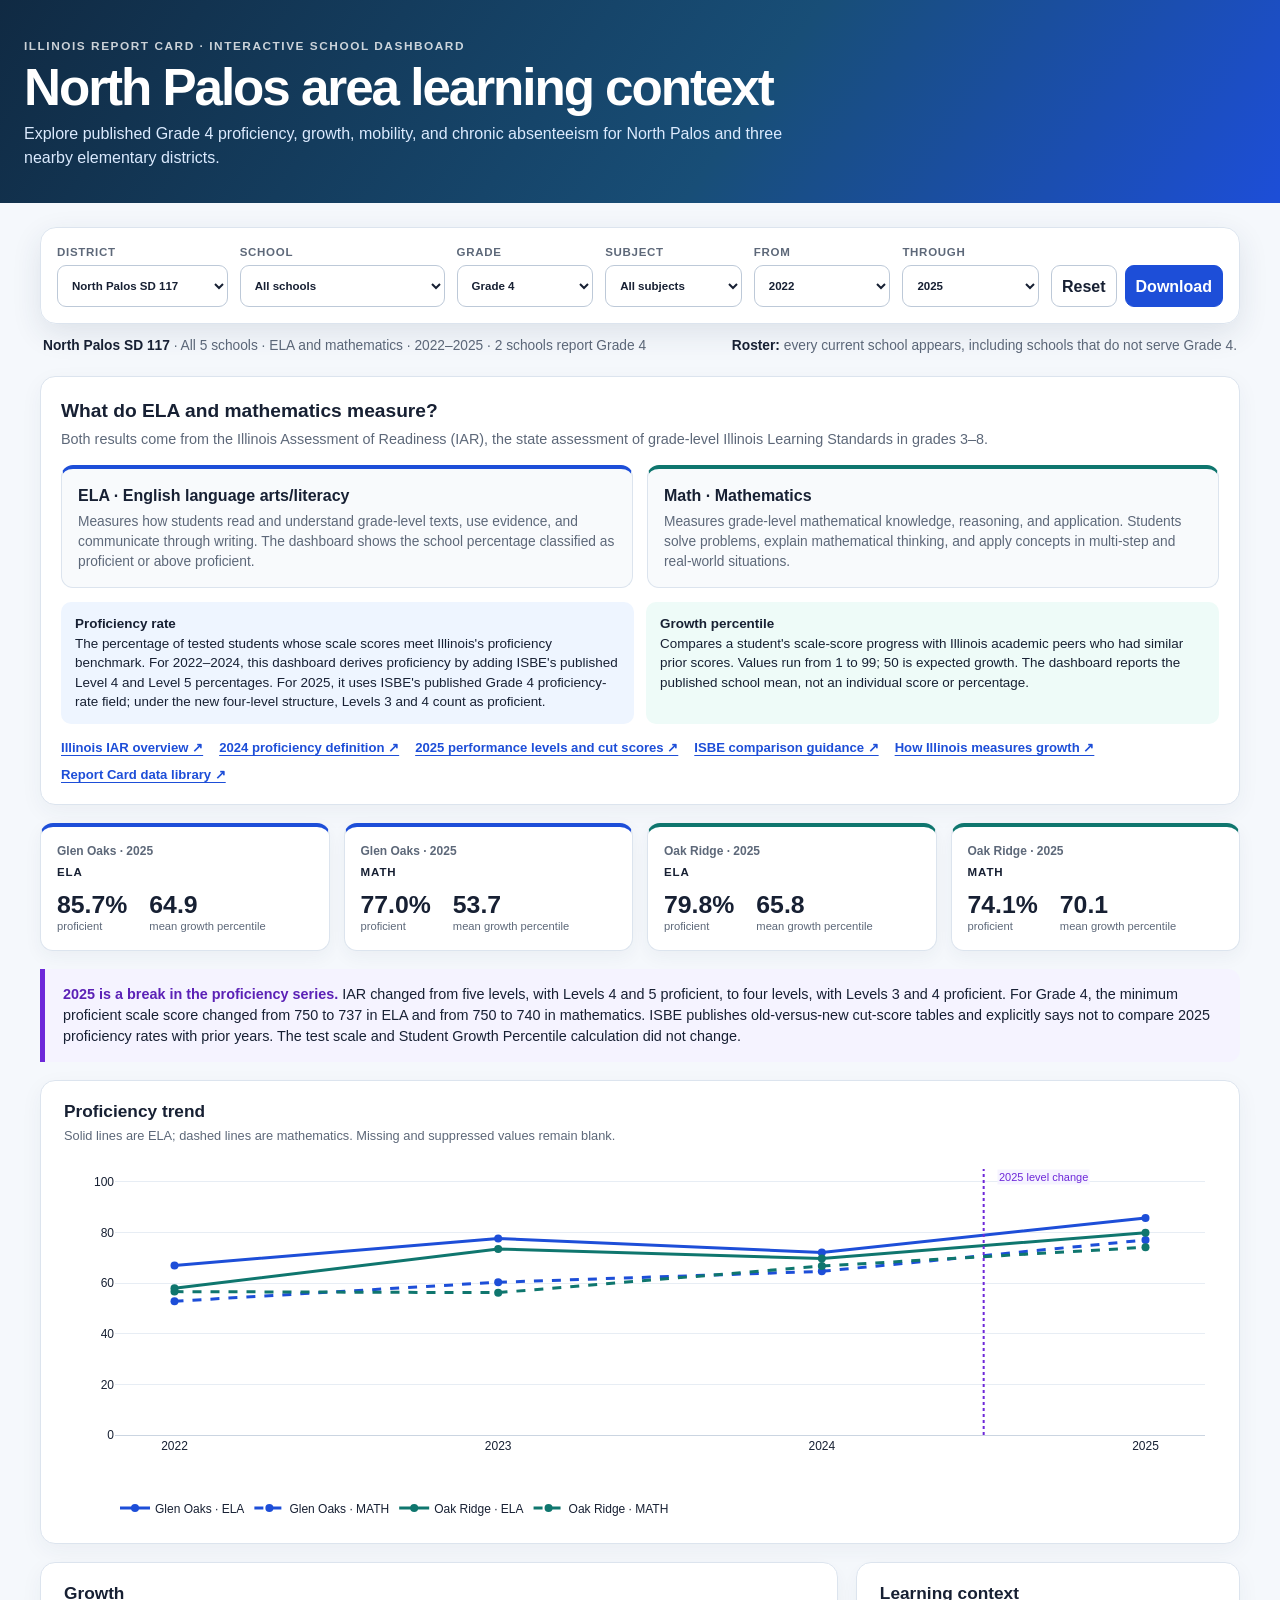
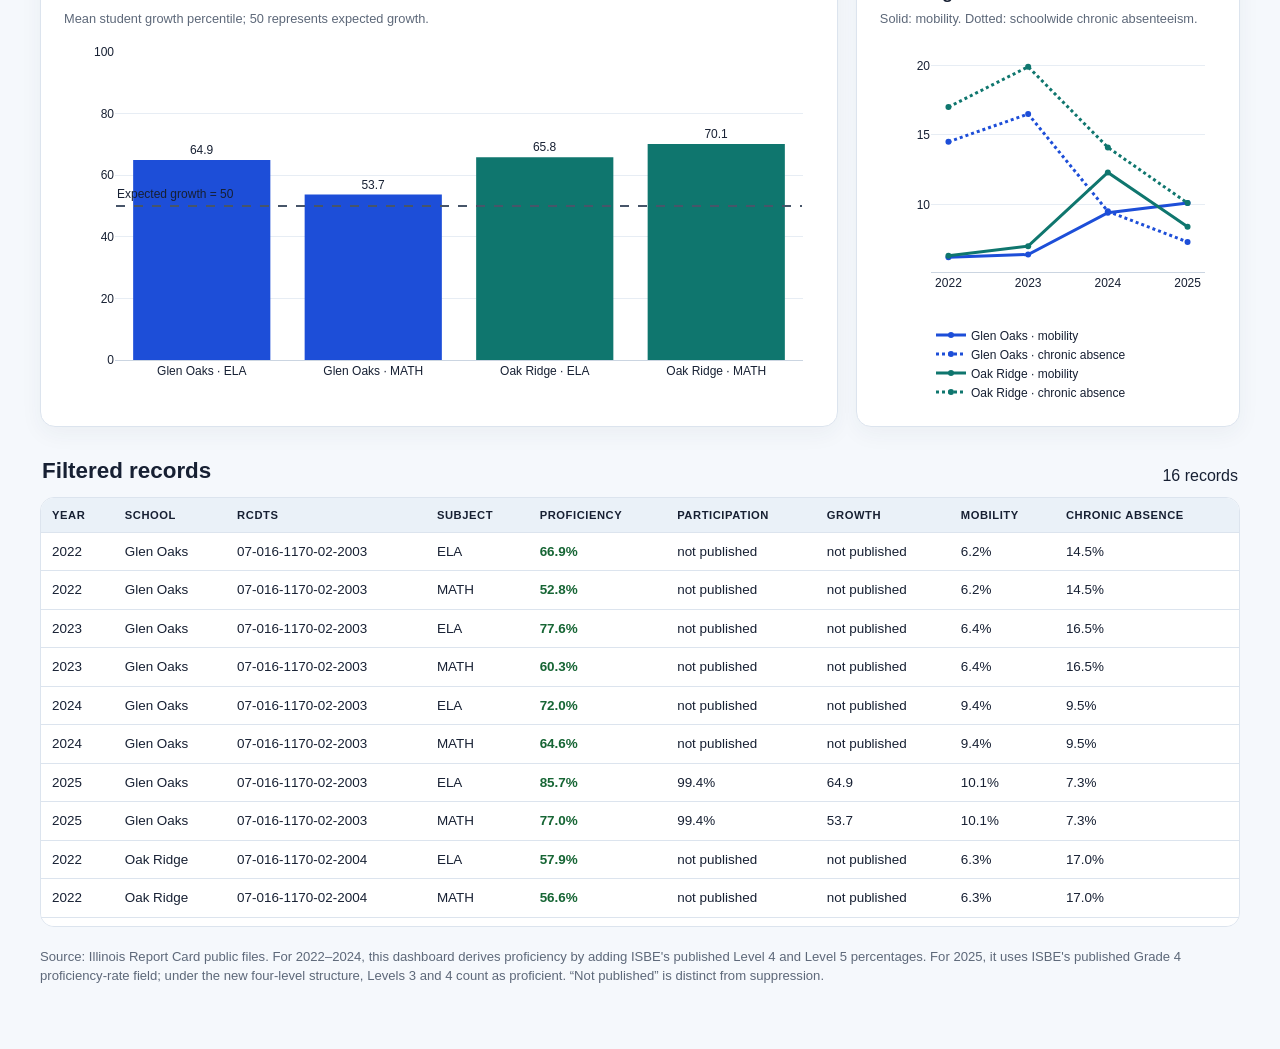
==== commit 39cc2bdf: "Clarify Illinois 2025 proficiency break" ====
--- a/site/illinois.html
+++ b/site/illinois.html
@@ -96,16 +96,16 @@
         <article class="subject-guide math"><h3>Math · Mathematics</h3><p>Measures grade-level mathematical knowledge, reasoning, and application. Students solve problems, explain mathematical thinking, and apply concepts in multi-step and real-world situations.</p></article>
       </div>
       <div class="measurement-definitions">
-        <div class="definition"><strong>Proficiency rate</strong><br>The percentage of tested students whose scale scores meet Illinois's proficiency benchmark. This dashboard uses Levels 4+5 for 2022–2024 and Levels 3+4 for 2025. Illinois changed the cut scores, so the break from 2024 must be interpreted cautiously.</div>
+        <div class="definition"><strong>Proficiency rate</strong><br>The percentage of tested students whose scale scores meet Illinois's proficiency benchmark. For 2022–2024, this dashboard derives proficiency by adding ISBE's published Level 4 and Level 5 percentages. For 2025, it uses ISBE's published Grade 4 proficiency-rate field; under the new four-level structure, Levels 3 and 4 count as proficient.</div>
         <div class="definition growth"><strong>Growth percentile</strong><br>Compares a student's scale-score progress with Illinois academic peers who had similar prior scores. Values run from 1 to 99; 50 is expected growth. The dashboard reports the published school mean, not an individual score or percentage.</div>
       </div>
-      <p class="source-links"><a href="https://www.isbe.net/iar" target="_blank" rel="noopener">Illinois IAR overview ↗</a><a href="https://www.isbe.net/Documents/IAR-Tech-Report-2024-2025.pdf" target="_blank" rel="noopener">2025 performance levels ↗</a><a href="https://www.isbe.net/Documents/Student-Growth-Percentile-2025.pdf" target="_blank" rel="noopener">How Illinois measures growth ↗</a><a href="https://www.isbe.net/ilreportcarddata" target="_blank" rel="noopener">Report Card data library ↗</a></p>
+      <p class="source-links"><a href="https://www.isbe.net/iar" target="_blank" rel="noopener">Illinois IAR overview ↗</a><a href="https://www.isbe.net/Documents/Public-Business-Rules-2024-Report-Card-Metrics.pdf" target="_blank" rel="noopener">2024 proficiency definition ↗</a><a href="https://www.isbe.net/Documents/IAR-Tech-Report-2024-2025.pdf" target="_blank" rel="noopener">2025 performance levels and cut scores ↗</a><a href="https://www.isbe.net/Documents/Unified-Perf-Levels-FAQ.pdf" target="_blank" rel="noopener">ISBE comparison guidance ↗</a><a href="https://www.isbe.net/Documents/Student-Growth-Percentile-2025.pdf" target="_blank" rel="noopener">How Illinois measures growth ↗</a><a href="https://www.isbe.net/ilreportcarddata" target="_blank" rel="noopener">Report Card data library ↗</a></p>
     </section>
 
     <section id="kpi-cards" class="kpis" aria-label="Latest selected results"></section>
 
     <section class="dashboard-grid">
-      <article class="notice"><strong>2025 starts a new proficiency measurement chapter.</strong> Illinois changed IAR performance levels. The 2024-to-2025 step is displayed but should not be read as a like-for-like change. Growth is a separate published metric.</article>
+      <article class="notice"><strong>2025 is a break in the proficiency series.</strong> IAR changed from five levels, with Levels 4 and 5 proficient, to four levels, with Levels 3 and 4 proficient. For Grade 4, the minimum proficient scale score changed from 750 to 737 in ELA and from 750 to 740 in mathematics. ISBE publishes old-versus-new cut-score tables and explicitly says not to compare 2025 proficiency rates with prior years. The test scale and Student Growth Percentile calculation did not change.</article>
       <article class="panel full"><h2>Proficiency trend</h2><p class="panel-copy">Solid lines are ELA; dashed lines are mathematics. Missing and suppressed values remain blank.</p><div id="proficiency-chart" class="chart"></div></article>
       <article class="panel"><h2>Growth</h2><p class="panel-copy">Mean student growth percentile; 50 represents expected growth.</p><div id="growth-chart" class="chart"></div></article>
       <article class="panel"><h2>Learning context</h2><p class="panel-copy">Solid: mobility. Dotted: schoolwide chronic absenteeism.</p><div id="context-chart" class="chart"></div></article>
@@ -113,7 +113,7 @@
 
     <div class="table-heading"><h2>Filtered records</h2><span id="row-count"></span></div>
     <div class="table-wrap"><table><thead><tr><th>Year</th><th>School</th><th>RCDTS</th><th>Subject</th><th>Proficiency</th><th>Participation</th><th>Growth</th><th>Mobility</th><th>Chronic absence</th></tr></thead><tbody id="record-table"></tbody></table></div>
-    <footer>Built September 03, 2026 from Illinois Report Card public files. Proficiency is Levels 4+5 for 2022–2024 and the published rate under the new four-level system for 2025. “Not published” is distinct from suppression.</footer>
+    <footer>Source: Illinois Report Card public files. For 2022–2024, this dashboard derives proficiency by adding ISBE's published Level 4 and Level 5 percentages. For 2025, it uses ISBE's published Grade 4 proficiency-rate field; under the new four-level structure, Levels 3 and 4 count as proficient. “Not published” is distinct from suppression.</footer>
   </main>
   <script>
     const DATA = [{"chronic_absenteeism_grade4_rate": null, "chronic_absenteeism_rate": 19.7, "district_name": "Indian Springs SD 109", "grade": 4, "grade4_enrollment": null, "growth_metric_version": "published_grade4_mean_sgp", "growth_percentile": null, "growth_status": "not_published", "mobility_rate": 12.5, "participation_rate": null, "participation_status": "not_published", "pct_el": 38.8, "pct_iep": 14.7, "pct_low_income": 44.5, "proficiency_metric_version": "iar_5_level_levels_4_plus_5", "proficiency_rate": 18.5, "proficiency_status": "reported", "rcdts": "070161090022001", "rcdts_formatted": "07-016-1090-02-2001", "report_card_year": 2022, "school_enrollment": 402.0, "school_name": "Bridgeview Elem School", "source_file": "2022-report-card.xlsx", "subject": "ela"}, {"chronic_absenteeism_grade4_rate": null, "chronic_absenteeism_rate": 19.7, "district_name": "Indian Springs SD 109", "grade": 4, "grade4_enrollment": null, "growth_metric_version": "published_grade4_mean_sgp", "growth_percentile": null, "growth_status": "not_published", "mobility_rate": 12.5, "participation_rate": null, "participation_status": "not_published", "pct_el": 38.8, "pct_iep": 14.7, "pct_low_income": 44.5, "proficiency_metric_version": "iar_5_level_levels_4_plus_5", "proficiency_rate": 10.8, "proficiency_status": "reported", "rcdts": "070161090022001", "rcdts_formatted": "07-016-1090-02-2001", "report_card_year": 2022, "school_enrollment": 402.0, "school_name": "Bridgeview Elem School", "source_file": "2022-report-card.xlsx", "subject": "math"}, {"chronic_absenteeism_grade4_rate": null, "chronic_absenteeism_rate": 30.1, "district_name": "Indian Springs SD 109", "grade": 4, "grade4_enrollment": null, "growth_metric_version": "published_grade4_mean_sgp", "growth_percentile": null, "growth_status": "not_published", "mobility_rate": 6.6, "participation_rate": null, "participation_status": "not_published", "pct_el": 39.1, "pct_iep": 12.6, "pct_low_income": 66.3, "proficiency_metric_version": "iar_5_level_levels_4_plus_5", "proficiency_rate": 22.4, "proficiency_status": "reported", "rcdts": "070161090022001", "rcdts_formatted": "07-016-1090-02-2001", "report_card_year": 2023, "school_enrollment": 412.0, "school_name": "Bridgeview Elem School", "source_file": "2023-report-card.xlsx", "subject": "ela"}, {"chronic_absenteeism_grade4_rate": null, "chronic_absenteeism_rate": 30.1, "district_name": "Indian Springs SD 109", "grade": 4, "grade4_enrollment": null, "growth_metric_version": "published_grade4_mean_sgp", "growth_percentile": null, "growth_status": "not_published", "mobility_rate": 6.6, "participation_rate": null, "participation_status": "not_published", "pct_el": 39.1, "pct_iep": 12.6, "pct_low_income": 66.3, "proficiency_metric_version": "iar_5_level_levels_4_plus_5", "proficiency_rate": 13.8, "proficiency_status": "reported", "rcdts": "070161090022001", "rcdts_formatted": "07-016-1090-02-2001", "report_card_year": 2023, "school_enrollment": 412.0, "school_name": "Bridgeview Elem School", "source_file": "2023-report-card.xlsx", "subject": "math"}, {"chronic_absenteeism_grade4_rate": 19.2, "chronic_absenteeism_rate": 21.1, "district_name": "Indian Springs SD 109", "grade": 4, "grade4_enrollment": 64.0, "growth_metric_version": "published_grade4_mean_sgp", "growth_percentile": null, "growth_status": "not_published", "mobility_rate": 13.8, "participation_rate": null, "participation_status": "not_published", "pct_el": 41.2, "pct_iep": 15.2, "pct_low_income": 54.5, "proficiency_metric_version": "iar_5_level_levels_4_plus_5", "proficiency_rate": 34.9, "proficiency_status": "reported", "rcdts": "070161090022001", "rcdts_formatted": "07-016-1090-02-2001", "report_card_year": 2024, "school_enrollment": 415.0, "school_name": "Bridgeview Elem School", "source_file": "2024-report-card.xlsx", "subject": "ela"}, {"chronic_absenteeism_grade4_rate": 19.2, "chronic_absenteeism_rate": 21.1, "district_name": "Indian Springs SD 109", "grade": 4, "grade4_enrollment": 64.0, "growth_metric_version": "published_grade4_mean_sgp", "growth_percentile": null, "growth_status": "not_published", "mobility_rate": 13.8, "participation_rate": null, "participation_status": "not_published", "pct_el": 41.2, "pct_iep": 15.2, "pct_low_income": 54.5, "proficiency_metric_version": "iar_5_level_levels_4_plus_5", "proficiency_rate": 7.9, "proficiency_status": "reported", "rcdts": "070161090022001", "rcdts_formatted": "07-016-1090-02-2001", "report_card_year": 2024, "school_enrollment": 415.0, "school_name": "Bridgeview Elem School", "source_file": "2024-report-card.xlsx", "subject": "math"}, {"chronic_absenteeism_grade4_rate": 19.7, "chronic_absenteeism_rate": 22.0, "district_name": "Indian Springs SD 109", "grade": 4, "grade4_enrollment": 58.0, "growth_metric_version": "published_grade4_mean_sgp", "growth_percentile": 49.8, "growth_status": "reported", "mobility_rate": 15.3, "participation_rate": 98.2, "participation_status": "reported", "pct_el": 39.5, "pct_iep": 15.1, "pct_low_income": 68.6, "proficiency_metric_version": "iar_4_level_published_rate_2025", "proficiency_rate": 42.9, "proficiency_status": "reported", "rcdts": "070161090022001", "rcdts_formatted": "07-016-1090-02-2001", "report_card_year": 2025, "school_enrollment": 423.0, "school_name": "Bridgeview Elem School", "source_file": "2025-report-card.xlsx", "subject": "ela"}, {"chronic_absenteeism_grade4_rate": 19.7, "chronic_absenteeism_rate": 22.0, "district_name": "Indian Springs SD 109", "grade": 4, "grade4_enrollment": 58.0, "growth_metric_version": "published_grade4_mean_sgp", "growth_percentile": 59.1, "growth_status": "reported", "mobility_rate": 15.3, "participation_rate": 98.2, "participation_status": "reported", "pct_el": 39.5, "pct_iep": 15.1, "pct_low_income": 68.6, "proficiency_metric_version": "iar_4_level_published_rate_2025", "proficiency_rate": 24.5, "proficiency_status": "reported", "rcdts": "070161090022001", "rcdts_formatted": "07-016-1090-02-2001", "report_card_year": 2025, "school_enrollment": 423.0, "school_name": "Bridgeview Elem School", "source_file": "2025-report-card.xlsx", "subject": "math"}, {"chronic_absenteeism_grade4_rate": null, "chronic_absenteeism_rate": 32.4, "district_name": "Indian Springs SD 109", "grade": 4, "grade4_enrollment": null, "growth_metric_version": "published_grade4_mean_sgp", "growth_percentile": null, "growth_status": "not_published", "mobility_rate": 7.9, "participation_rate": null, "participation_status": "not_published", "pct_el": 28.3, "pct_iep": 15.6, "pct_low_income": 38.3, "proficiency_metric_version": "iar_5_level_levels_4_plus_5", "proficiency_rate": 40.9, "proficiency_status": "reported", "rcdts": "070161090022002", "rcdts_formatted": "07-016-1090-02-2002", "report_card_year": 2022, "school_enrollment": 583.0, "school_name": "Frank A Brodnicki Elem School", "source_file": "2022-report-card.xlsx", "subject": "ela"}, {"chronic_absenteeism_grade4_rate": null, "chronic_absenteeism_rate": 32.4, "district_name": "Indian Springs SD 109", "grade": 4, "grade4_enrollment": null, "growth_metric_version": "published_grade4_mean_sgp", "growth_percentile": null, "growth_status": "not_published", "mobility_rate": 7.9, "participation_rate": null, "participation_status": "not_published", "pct_el": 28.3, "pct_iep": 15.6, "pct_low_income": 38.3, "proficiency_metric_version": "iar_5_level_levels_4_plus_5", "proficiency_rate": 15.9, "proficiency_status": "reported", "rcdts": "070161090022002", "rcdts_formatted": "07-016-1090-02-2002", "report_card_year": 2022, "school_enrollment": 583.0, "school_name": "Frank A Brodnicki Elem School", "source_file": "2022-report-card.xlsx", "subject": "math"}, {"chronic_absenteeism_grade4_rate": null, "chronic_absenteeism_rate": 28.9, "district_name": "Indian Springs SD 109", "grade": 4, "grade4_enrollment": null, "growth_metric_version": "published_grade4_mean_sgp", "growth_percentile": null, "growth_status": "not_published", "mobility_rate": 11.0, "participation_rate": null, "participation_status": "not_published", "pct_el": 30.1, "pct_iep": 17.8, "pct_low_income": 60.1, "proficiency_metric_version": "iar_5_level_levels_4_plus_5", "proficiency_rate": 36.1, "proficiency_status": "reported", "rcdts": "070161090022002", "rcdts_formatted": "07-016-1090-02-2002", "report_card_year": 2023, "school_enrollment": 591.0, "school_name": "Frank A Brodnicki Elem School", "source_file": "2023-report-card.xlsx", "subject": "ela"}, {"chronic_absenteeism_grade4_rate": null, "chronic_absenteeism_rate": 28.9, "district_name": "Indian Springs SD 109", "grade": 4, "grade4_enrollment": null, "growth_metric_version": "published_grade4_mean_sgp", "growth_percentile": null, "growth_status": "not_published", "mobility_rate": 11.0, "participation_rate": null, "participation_status": "not_published", "pct_el": 30.1, "pct_iep": 17.8, "pct_low_income": 60.1, "proficiency_metric_version": "iar_5_level_levels_4_plus_5", "proficiency_rate": 17.1, "proficiency_status": "reported", "rcdts": "070161090022002", "rcdts_formatted": "07-016-1090-02-2002", "report_card_year": 2023, "school_enrollment": 591.0, "school_name": "Frank A Brodnicki Elem School", "source_file": "2023-report-card.xlsx", "subject": "math"}, {"chronic_absenteeism_grade4_rate": 12.1, "chronic_absenteeism_rate": 22.1, "district_name": "Indian Springs SD 109", "grade": 4, "grade4_enrollment": 89.0, "growth_metric_version": "published_grade4_mean_sgp", "growth_percentile": null, "growth_status": "not_published", "mobility_rate": 9.0, "participation_rate": null, "participation_status": "not_published", "pct_el": 28.9, "pct_iep": 16.0, "pct_low_income": 47.7, "proficiency_metric_version": "iar_5_level_levels_4_plus_5", "proficiency_rate": 44.5, "proficiency_status": "reported", "rcdts": "070161090022002", "rcdts_formatted": "07-016-1090-02-2002", "report_card_year": 2024, "school_enrollment": 574.0, "school_name": "Frank A Brodnicki Elem School", "source_file": "2024-report-card.xlsx", "subject": "ela"}, {"chronic_absenteeism_grade4_rate": 12.1, "chronic_absenteeism_rate": 22.1, "district_name": "Indian Springs SD 109", "grade": 4, "grade4_enrollment": 89.0, "growth_metric_version": "published_grade4_mean_sgp", "growth_percentile": null, "growth_status": "not_published", "mobility_rate": 9.0, "participation_rate": null, "participation_status": "not_published", "pct_el": 28.9, "pct_iep": 16.0, "pct_low_income": 47.7, "proficiency_metric_version": "iar_5_level_levels_4_plus_5", "proficiency_rate": 32.6, "proficiency_status": "reported", "rcdts": "070161090022002", "rcdts_formatted": "07-016-1090-02-2002", "report_card_year": 2024, "school_enrollment": 574.0, "school_name": "Frank A Brodnicki Elem School", "source_file": "2024-report-card.xlsx", "subject": "math"}, {"chronic_absenteeism_grade4_rate": 26.8, "chronic_absenteeism_rate": 23.3, "district_name": "Indian Springs SD 109", "grade": 4, "grade4_enrollment": 79.0, "growth_metric_version": "published_grade4_mean_sgp", "growth_percentile": 45.1, "growth_status": "reported", "mobility_rate": 7.7, "participation_rate": 100.0, "participation_status": "reported", "pct_el": 29.0, "pct_iep": 17.3, "pct_low_income": 61.6, "proficiency_metric_version": "iar_4_level_published_rate_2025", "proficiency_rate": 57.9, "proficiency_status": "reported", "rcdts": "070161090022002", "rcdts_formatted": "07-016-1090-02-2002", "report_card_year": 2025, "school_enrollment": 596.0, "school_name": "Frank A Brodnicki Elem School", "source_file": "2025-report-card.xlsx", "subject": "ela"}, {"chronic_absenteeism_grade4_rate": 26.8, "chronic_absenteeism_rate": 23.3, "district_name": "Indian Springs SD 109", "grade": 4, "grade4_enrollment": 79.0, "growth_metric_version": "published_grade4_mean_sgp", "growth_percentile": 60.4, "growth_status": "reported", "mobility_rate": 7.7, "participation_rate": 100.0, "participation_status": "reported", "pct_el": 29.0, "pct_iep": 17.3, "pct_low_income": 61.6, "proficiency_metric_version": "iar_4_level_published_rate_2025", "proficiency_rate": 53.9, "proficiency_status": "reported", "rcdts": "070161090022002", "rcdts_formatted": "07-016-1090-02-2002", "report_card_year": 2025, "school_enrollment": 596.0, "school_name": "Frank A Brodnicki Elem School", "source_file": "2025-report-card.xlsx", "subject": "math"}, {"chronic_absenteeism_grade4_rate": null, "chronic_absenteeism_rate": 34.0, "district_name": "Indian Springs SD 109", "grade": 4, "grade4_enrollment": null, "growth_metric_version": "published_grade4_mean_sgp", "growth_percentile": null, "growth_status": "not_published", "mobility_rate": 11.0, "participation_rate": null, "participation_status": "not_published", "pct_el": 33.3, "pct_iep": 13.5, "pct_low_income": 53.4, "proficiency_metric_version": "iar_5_level_levels_4_plus_5", "proficiency_rate": 34.0, "proficiency_status": "reported", "rcdts": "070161090022006", "rcdts_formatted": "07-016-1090-02-2006", "report_card_year": 2022, "school_enrollment": 408.0, "school_name": "George T Wilkins Elem School", "source_file": "2022-report-card.xlsx", "subject": "ela"}, {"chronic_absenteeism_grade4_rate": null, "chronic_absenteeism_rate": 34.0, "district_name": "Indian Springs SD 109", "grade": 4, "grade4_enrollment": null, "growth_metric_version": "published_grade4_mean_sgp", "growth_percentile": null, "growth_status": "not_published", "mobility_rate": 11.0, "participation_rate": null, "participation_status": "not_published", "pct_el": 33.3, "pct_iep": 13.5, "pct_low_income": 53.4, "proficiency_metric_version": "iar_5_level_levels_4_plus_5", "proficiency_rate": 16.1, "proficiency_status": "reported", "rcdts": "070161090022006", "rcdts_formatted": "07-016-1090-02-2006", "report_card_year": 2022, "school_enrollment": 408.0, "school_name": "George T Wilkins Elem School", "source_file": "2022-report-card.xlsx", "subject": "math"}, {"chronic_absenteeism_grade4_rate": null, "chronic_absenteeism_rate": 36.0, "district_name": "Indian Springs SD 109", "grade": 4, "grade4_enrollment": null, "growth_metric_version": "published_grade4_mean_sgp", "growth_percentile": null, "growth_status": "not_published", "mobility_rate": 10.5, "participation_rate": null, "participation_status": "not_published", "pct_el": 33.3, "pct_iep": 14.1, "pct_low_income": 75.2, "proficiency_metric_version": "iar_5_level_levels_4_plus_5", "proficiency_rate": 25.8, "proficiency_status": "reported", "rcdts": "070161090022006", "rcdts_formatted": "07-016-1090-02-2006", "report_card_year": 2023, "school_enrollment": 439.0, "school_name": "George T Wilkins Elem School", "source_file": "2023-report-card.xlsx", "subject": "ela"}, {"chronic_absenteeism_grade4_rate": null, "chronic_absenteeism_rate": 36.0, "district_name": "Indian Springs SD 109", "grade": 4, "grade4_enrollment": null, "growth_metric_version": "published_grade4_mean_sgp", "growth_percentile": null, "growth_status": "not_published", "mobility_rate": 10.5, "participation_rate": null, "participation_status": "not_published", "pct_el": 33.3, "pct_iep": 14.1, "pct_low_income": 75.2, "proficiency_metric_version": "iar_5_level_levels_4_plus_5", "proficiency_rate": 9.7, "proficiency_status": "reported", "rcdts": "070161090022006", "rcdts_formatted": "07-016-1090-02-2006", "report_card_year": 2023, "school_enrollment": 439.0, "school_name": "George T Wilkins Elem School", "source_file": "2023-report-card.xlsx", "subject": "math"}, {"chronic_absenteeism_grade4_rate": 29.5, "chronic_absenteeism_rate": 29.1, "district_name": "Indian Springs SD 109", "grade": 4, "grade4_enrollment": 59.0, "growth_metric_version": "published_grade4_mean_sgp", "growth_percentile": null, "growth_status": "not_published", "mobility_rate": 9.6, "participation_rate": null, "participation_status": "not_published", "pct_el": 37.9, "pct_iep": 17.1, "pct_low_income": 65.7, "proficiency_metric_version": "iar_5_level_levels_4_plus_5", "proficiency_rate": 24.1, "proficiency_status": "reported", "rcdts": "070161090022006", "rcdts_formatted": "07-016-1090-02-2006", "report_card_year": 2024, "school_enrollment": 414.0, "school_name": "George T Wilkins Elem School", "source_file": "2024-report-card.xlsx", "subject": "ela"}, {"chronic_absenteeism_grade4_rate": 29.5, "chronic_absenteeism_rate": 29.1, "district_name": "Indian Springs SD 109", "grade": 4, "grade4_enrollment": 59.0, "growth_metric_version": "published_grade4_mean_sgp", "growth_percentile": null, "growth_status": "not_published", "mobility_rate": 9.6, "participation_rate": null, "participation_status": "not_published", "pct_el": 37.9, "pct_iep": 17.1, "pct_low_income": 65.7, "proficiency_metric_version": "iar_5_level_levels_4_plus_5", "proficiency_rate": 9.3, "proficiency_status": "reported", "rcdts": "070161090022006", "rcdts_formatted": "07-016-1090-02-2006", "report_card_year": 2024, "school_enrollment": 414.0, "school_name": "George T Wilkins Elem School", "source_file": "2024-report-card.xlsx", "subject": "math"}, {"chronic_absenteeism_grade4_rate": 20.4, "chronic_absenteeism_rate": 29.0, "district_name": "Indian Springs SD 109", "grade": 4, "grade4_enrollment": 47.0, "growth_metric_version": "published_grade4_mean_sgp", "growth_percentile": 40.7, "growth_status": "reported", "mobility_rate": 10.7, "participation_rate": 100.0, "participation_status": "reported", "pct_el": 40.4, "pct_iep": 19.4, "pct_low_income": 81.4, "proficiency_metric_version": "iar_4_level_published_rate_2025", "proficiency_rate": 43.2, "proficiency_status": "reported", "rcdts": "070161090022006", "rcdts_formatted": "07-016-1090-02-2006", "report_card_year": 2025, "school_enrollment": 403.0, "school_name": "George T Wilkins Elem School", "source_file": "2025-report-card.xlsx", "subject": "ela"}, {"chronic_absenteeism_grade4_rate": 20.4, "chronic_absenteeism_rate": 29.0, "district_name": "Indian Springs SD 109", "grade": 4, "grade4_enrollment": 47.0, "growth_metric_version": "published_grade4_mean_sgp", "growth_percentile": 57.9, "growth_status": "reported", "mobility_rate": 10.7, "participation_rate": 100.0, "participation_status": "reported", "pct_el": 40.4, "pct_iep": 19.4, "pct_low_income": 81.4, "proficiency_metric_version": "iar_4_level_published_rate_2025", "proficiency_rate": 34.1, "proficiency_status": "reported", "rcdts": "070161090022006", "rcdts_formatted": "07-016-1090-02-2006", "report_card_year": 2025, "school_enrollment": 403.0, "school_name": "George T Wilkins Elem School", "source_file": "2025-report-card.xlsx", "subject": "math"}, {"chronic_absenteeism_grade4_rate": null, "chronic_absenteeism_rate": 14.5, "district_name": "North Palos SD 117", "grade": 4, "grade4_enrollment": null, "growth_metric_version": "published_grade4_mean_sgp", "growth_percentile": null, "growth_status": "not_published", "mobility_rate": 6.2, "participation_rate": null, "participation_status": "not_published", "pct_el": 46.1, "pct_iep": 10.1, "pct_low_income": 60.0, "proficiency_metric_version": "iar_5_level_levels_4_plus_5", "proficiency_rate": 66.9, "proficiency_status": "reported", "rcdts": "070161170022003", "rcdts_formatted": "07-016-1170-02-2003", "report_card_year": 2022, "school_enrollment": 670.0, "school_name": "Glen Oaks Elem School", "source_file": "2022-report-card.xlsx", "subject": "ela"}, {"chronic_absenteeism_grade4_rate": null, "chronic_absenteeism_rate": 14.5, "district_name": "North Palos SD 117", "grade": 4, "grade4_enrollment": null, "growth_metric_version": "published_grade4_mean_sgp", "growth_percentile": null, "growth_status": "not_published", "mobility_rate": 6.2, "participation_rate": null, "participation_status": "not_published", "pct_el": 46.1, "pct_iep": 10.1, "pct_low_income": 60.0, "proficiency_metric_version": "iar_5_level_levels_4_plus_5", "proficiency_rate": 52.8, "proficiency_status": "reported", "rcdts": "070161170022003", "rcdts_formatted": "07-016-1170-02-2003", "report_card_year": 2022, "school_enrollment": 670.0, "school_name": "Glen Oaks Elem School", "source_file": "2022-report-card.xlsx", "subject": "math"}, {"chronic_absenteeism_grade4_rate": null, "chronic_absenteeism_rate": 16.5, "district_name": "North Palos SD 117", "grade": 4, "grade4_enrollment": null, "growth_metric_version": "published_grade4_mean_sgp", "growth_percentile": null, "growth_status": "not_published", "mobility_rate": 6.4, "participation_rate": null, "participation_status": "not_published", "pct_el": 45.8, "pct_iep": 10.2, "pct_low_income": 59.8, "proficiency_metric_version": "iar_5_level_levels_4_plus_5", "proficiency_rate": 77.6, "proficiency_status": "reported", "rcdts": "070161170022003", "rcdts_formatted": "07-016-1170-02-2003", "report_card_year": 2023, "school_enrollment": 679.0, "school_name": "Glen Oaks Elem School", "source_file": "2023-report-card.xlsx", "subject": "ela"}, {"chronic_absenteeism_grade4_rate": null, "chronic_absenteeism_rate": 16.5, "district_name": "North Palos SD 117", "grade": 4, "grade4_enrollment": null, "growth_metric_version": "published_grade4_mean_sgp", "growth_percentile": null, "growth_status": "not_published", "mobility_rate": 6.4, "participation_rate": null, "participation_status": "not_published", "pct_el": 45.8, "pct_iep": 10.2, "pct_low_income": 59.8, "proficiency_metric_version": "iar_5_level_levels_4_plus_5", "proficiency_rate": 60.3, "proficiency_status": "reported", "rcdts": "070161170022003", "rcdts_formatted": "07-016-1170-02-2003", "report_card_year": 2023, "school_enrollment": 679.0, "school_name": "Glen Oaks Elem School", "source_file": "2023-report-card.xlsx", "subject": "math"}, {"chronic_absenteeism_grade4_rate": 9.1, "chronic_absenteeism_rate": 9.5, "district_name": "North Palos SD 117", "grade": 4, "grade4_enrollment": 165.0, "growth_metric_version": "published_grade4_mean_sgp", "growth_percentile": null, "growth_status": "not_published", "mobility_rate": 9.4, "participation_rate": null, "participation_status": "not_published", "pct_el": 45.5, "pct_iep": 10.8, "pct_low_income": 61.3, "proficiency_metric_version": "iar_5_level_levels_4_plus_5", "proficiency_rate": 72.0, "proficiency_status": "reported", "rcdts": "070161170022003", "rcdts_formatted": "07-016-1170-02-2003", "report_card_year": 2024, "school_enrollment": 638.0, "school_name": "Glen Oaks Elem School", "source_file": "2024-report-card.xlsx", "subject": "ela"}, {"chronic_absenteeism_grade4_rate": 9.1, "chronic_absenteeism_rate": 9.5, "district_name": "North Palos SD 117", "grade": 4, "grade4_enrollment": 165.0, "growth_metric_version": "published_grade4_mean_sgp", "growth_percentile": null, "growth_status": "not_published", "mobility_rate": 9.4, "participation_rate": null, "participation_status": "not_published", "pct_el": 45.5, "pct_iep": 10.8, "pct_low_income": 61.3, "proficiency_metric_version": "iar_5_level_levels_4_plus_5", "proficiency_rate": 64.6, "proficiency_status": "reported", "rcdts": "070161170022003", "rcdts_formatted": "07-016-1170-02-2003", "report_card_year": 2024, "school_enrollment": 638.0, "school_name": "Glen Oaks Elem School", "source_file": "2024-report-card.xlsx", "subject": "math"}, {"chronic_absenteeism_grade4_rate": 6.3, "chronic_absenteeism_rate": 7.3, "district_name": "North Palos SD 117", "grade": 4, "grade4_enrollment": 166.0, "growth_metric_version": "published_grade4_mean_sgp", "growth_percentile": 64.9, "growth_status": "reported", "mobility_rate": 10.1, "participation_rate": 99.4, "participation_status": "reported", "pct_el": 44.4, "pct_iep": 10.9, "pct_low_income": 60.0, "proficiency_metric_version": "iar_4_level_published_rate_2025", "proficiency_rate": 85.7, "proficiency_status": "reported", "rcdts": "070161170022003", "rcdts_formatted": "07-016-1170-02-2003", "report_card_year": 2025, "school_enrollment": 640.0, "school_name": "Glen Oaks Elem School", "source_file": "2025-report-card.xlsx", "subject": "ela"}, {"chronic_absenteeism_grade4_rate": 6.3, "chronic_absenteeism_rate": 7.3, "district_name": "North Palos SD 117", "grade": 4, "grade4_enrollment": 166.0, "growth_metric_version": "published_grade4_mean_sgp", "growth_percentile": 53.7, "growth_status": "reported", "mobility_rate": 10.1, "participation_rate": 99.4, "participation_status": "reported", "pct_el": 44.4, "pct_iep": 10.9, "pct_low_income": 60.0, "proficiency_metric_version": "iar_4_level_published_rate_2025", "proficiency_rate": 77.0, "proficiency_status": "reported", "rcdts": "070161170022003", "rcdts_formatted": "07-016-1170-02-2003", "report_card_year": 2025, "school_enrollment": 640.0, "school_name": "Glen Oaks Elem School", "source_file": "2025-report-card.xlsx", "subject": "math"}, {"chronic_absenteeism_grade4_rate": null, "chronic_absenteeism_rate": 17.0, "district_name": "North Palos SD 117", "grade": 4, "grade4_enrollment": null, "growth_metric_version": "published_grade4_mean_sgp", "growth_percentile": null, "growth_status": "not_published", "mobility_rate": 6.3, "participation_rate": null, "participation_status": "not_published", "pct_el": 34.9, "pct_iep": 11.3, "pct_low_income": 58.6, "proficiency_metric_version": "iar_5_level_levels_4_plus_5", "proficiency_rate": 57.9, "proficiency_status": "reported", "rcdts": "070161170022004", "rcdts_formatted": "07-016-1170-02-2004", "report_card_year": 2022, "school_enrollment": 679.0, "school_name": "Oak Ridge Elem School", "source_file": "2022-report-card.xlsx", "subject": "ela"}, {"chronic_absenteeism_grade4_rate": null, "chronic_absenteeism_rate": 17.0, "district_name": "North Palos SD 117", "grade": 4, "grade4_enrollment": null, "growth_metric_version": "published_grade4_mean_sgp", "growth_percentile": null, "growth_status": "not_published", "mobility_rate": 6.3, "participation_rate": null, "participation_status": "not_published", "pct_el": 34.9, "pct_iep": 11.3, "pct_low_income": 58.6, "proficiency_metric_version": "iar_5_level_levels_4_plus_5", "proficiency_rate": 56.6, "proficiency_status": "reported", "rcdts": "070161170022004", "rcdts_formatted": "07-016-1170-02-2004", "report_card_year": 2022, "school_enrollment": 679.0, "school_name": "Oak Ridge Elem School", "source_file": "2022-report-card.xlsx", "subject": "math"}, {"chronic_absenteeism_grade4_rate": null, "chronic_absenteeism_rate": 19.9, "district_name": "North Palos SD 117", "grade": 4, "grade4_enrollment": null, "growth_metric_version": "published_grade4_mean_sgp", "growth_percentile": null, "growth_status": "not_published", "mobility_rate": 7.0, "participation_rate": null, "participation_status": "not_published", "pct_el": 39.1, "pct_iep": 11.7, "pct_low_income": 58.3, "proficiency_metric_version": "iar_5_level_levels_4_plus_5", "proficiency_rate": 73.4, "proficiency_status": "reported", "rcdts": "070161170022004", "rcdts_formatted": "07-016-1170-02-2004", "report_card_year": 2023, "school_enrollment": 709.0, "school_name": "Oak Ridge Elem School", "source_file": "2023-report-card.xlsx", "subject": "ela"}, {"chronic_absenteeism_grade4_rate": null, "chronic_absenteeism_rate": 19.9, "district_name": "North Palos SD 117", "grade": 4, "grade4_enrollment": null, "growth_metric_version": "published_grade4_mean_sgp", "growth_percentile": null, "growth_status": "not_published", "mobility_rate": 7.0, "participation_rate": null, "participation_status": "not_published", "pct_el": 39.1, "pct_iep": 11.7, "pct_low_income": 58.3, "proficiency_metric_version": "iar_5_level_levels_4_plus_5", "proficiency_rate": 56.2, "proficiency_status": "reported", "rcdts": "070161170022004", "rcdts_formatted": "07-016-1170-02-2004", "report_card_year": 2023, "school_enrollment": 709.0, "school_name": "Oak Ridge Elem School", "source_file": "2023-report-card.xlsx", "subject": "math"}, {"chronic_absenteeism_grade4_rate": 12.4, "chronic_absenteeism_rate": 14.1, "district_name": "North Palos SD 117", "grade": 4, "grade4_enrollment": 176.0, "growth_metric_version": "published_grade4_mean_sgp", "growth_percentile": null, "growth_status": "not_published", "mobility_rate": 12.3, "participation_rate": null, "participation_status": "not_published", "pct_el": 41.8, "pct_iep": 12.0, "pct_low_income": 64.0, "proficiency_metric_version": "iar_5_level_levels_4_plus_5", "proficiency_rate": 69.7, "proficiency_status": "reported", "rcdts": "070161170022004", "rcdts_formatted": "07-016-1170-02-2004", "report_card_year": 2024, "school_enrollment": 752.0, "school_name": "Oak Ridge Elem School", "source_file": "2024-report-card.xlsx", "subject": "ela"}, {"chronic_absenteeism_grade4_rate": 12.4, "chronic_absenteeism_rate": 14.1, "district_name": "North Palos SD 117", "grade": 4, "grade4_enrollment": 176.0, "growth_metric_version": "published_grade4_mean_sgp", "growth_percentile": null, "growth_status": "not_published", "mobility_rate": 12.3, "participation_rate": null, "participation_status": "not_published", "pct_el": 41.8, "pct_iep": 12.0, "pct_low_income": 64.0, "proficiency_metric_version": "iar_5_level_levels_4_plus_5", "proficiency_rate": 66.7, "proficiency_status": "reported", "rcdts": "070161170022004", "rcdts_formatted": "07-016-1170-02-2004", "report_card_year": 2024, "school_enrollment": 752.0, "school_name": "Oak Ridge Elem School", "source_file": "2024-report-card.xlsx", "subject": "math"}, {"chronic_absenteeism_grade4_rate": 9.4, "chronic_absenteeism_rate": 10.1, "district_name": "North Palos SD 117", "grade": 4, "grade4_enrollment": 206.0, "growth_metric_version": "published_grade4_mean_sgp", "growth_percentile": 65.8, "growth_status": "reported", "mobility_rate": 8.4, "participation_rate": 99.5, "participation_status": "reported", "pct_el": 41.7, "pct_iep": 12.8, "pct_low_income": 65.8, "proficiency_metric_version": "iar_4_level_published_rate_2025", "proficiency_rate": 79.8, "proficiency_status": "reported", "rcdts": "070161170022004", "rcdts_formatted": "07-016-1170-02-2004", "report_card_year": 2025, "school_enrollment": 772.0, "school_name": "Oak Ridge Elem School", "source_file": "2025-report-card.xlsx", "subject": "ela"}, {"chronic_absenteeism_grade4_rate": 9.4, "chronic_absenteeism_rate": 10.1, "district_name": "North Palos SD 117", "grade": 4, "grade4_enrollment": 206.0, "growth_metric_version": "published_grade4_mean_sgp", "growth_percentile": 70.1, "growth_status": "reported", "mobility_rate": 8.4, "participation_rate": 99.5, "participation_status": "reported", "pct_el": 41.7, "pct_iep": 12.8, "pct_low_income": 65.8, "proficiency_metric_version": "iar_4_level_published_rate_2025", "proficiency_rate": 74.1, "proficiency_status": "reported", "rcdts": "070161170022004", "rcdts_formatted": "07-016-1170-02-2004", "report_card_year": 2025, "school_enrollment": 772.0, "school_name": "Oak Ridge Elem School", "source_file": "2025-report-card.xlsx", "subject": "math"}, {"chronic_absenteeism_grade4_rate": null, "chronic_absenteeism_rate": 14.1, "district_name": "Palos CCSD 118", "grade": 4, "grade4_enrollment": null, "growth_metric_version": "published_grade4_mean_sgp", "growth_percentile": null, "growth_status": "not_published", "mobility_rate": 6.2, "participation_rate": null, "participation_status": "not_published", "pct_el": 23.6, "pct_iep": 15.6, "pct_low_income": 29.2, "proficiency_metric_version": "iar_5_level_levels_4_plus_5", "proficiency_rate": 58.2, "proficiency_status": "reported", "rcdts": "070161180042002", "rcdts_formatted": "07-016-1180-04-2002", "report_card_year": 2022, "school_enrollment": 662.0, "school_name": "Palos East Elementary School", "source_file": "2022-report-card.xlsx", "subject": "ela"}, {"chronic_absenteeism_grade4_rate": null, "chronic_absenteeism_rate": 14.1, "district_name": "Palos CCSD 118", "grade": 4, "grade4_enrollment": null, "growth_metric_version": "published_grade4_mean_sgp", "growth_percentile": null, "growth_status": "not_published", "mobility_rate": 6.2, "participation_rate": null, "participation_status": "not_published", "pct_el": 23.6, "pct_iep": 15.6, "pct_low_income": 29.2, "proficiency_metric_version": "iar_5_level_levels_4_plus_5", "proficiency_rate": 50.4, "proficiency_status": "reported", "rcdts": "070161180042002", "rcdts_formatted": "07-016-1180-04-2002", "report_card_year": 2022, "school_enrollment": 662.0, "school_name": "Palos East Elementary School", "source_file": "2022-report-card.xlsx", "subject": "math"}, {"chronic_absenteeism_grade4_rate": null, "chronic_absenteeism_rate": 16.6, "district_name": "Palos CCSD 118", "grade": 4, "grade4_enrollment": null, "growth_metric_version": "published_grade4_mean_sgp", "growth_percentile": null, "growth_status": "not_published", "mobility_rate": 4.6, "participation_rate": null, "participation_status": "not_published", "pct_el": 24.9, "pct_iep": 14.7, "pct_low_income": 32.3, "proficiency_metric_version": "iar_5_level_levels_4_plus_5", "proficiency_rate": 65.9, "proficiency_status": "reported", "rcdts": "070161180042002", "rcdts_formatted": "07-016-1180-04-2002", "report_card_year": 2023, "school_enrollment": 694.0, "school_name": "Palos East Elementary School", "source_file": "2023-report-card.xlsx", "subject": "ela"}, {"chronic_absenteeism_grade4_rate": null, "chronic_absenteeism_rate": 16.6, "district_name": "Palos CCSD 118", "grade": 4, "grade4_enrollment": null, "growth_metric_version": "published_grade4_mean_sgp", "growth_percentile": null, "growth_status": "not_published", "mobility_rate": 4.6, "participation_rate": null, "participation_status": "not_published", "pct_el": 24.9, "pct_iep": 14.7, "pct_low_income": 32.3, "proficiency_metric_version": "iar_5_level_levels_4_plus_5", "proficiency_rate": 41.9, "proficiency_status": "reported", "rcdts": "070161180042002", "rcdts_formatted": "07-016-1180-04-2002", "report_card_year": 2023, "school_enrollment": 694.0, "school_name": "Palos East Elementary School", "source_file": "2023-report-card.xlsx", "subject": "math"}, {"chronic_absenteeism_grade4_rate": 14.7, "chronic_absenteeism_rate": 10.8, "district_name": "Palos CCSD 118", "grade": 4, "grade4_enrollment": 109.0, "growth_metric_version": "published_grade4_mean_sgp", "growth_percentile": null, "growth_status": "not_published", "mobility_rate": 4.4, "participation_rate": null, "participation_status": "not_published", "pct_el": 24.4, "pct_iep": 15.9, "pct_low_income": 35.7, "proficiency_metric_version": "iar_5_level_levels_4_plus_5", "proficiency_rate": 68.4, "proficiency_status": "reported", "rcdts": "070161180042002", "rcdts_formatted": "07-016-1180-04-2002", "report_card_year": 2024, "school_enrollment": 704.0, "school_name": "Palos East Elementary School", "source_file": "2024-report-card.xlsx", "subject": "ela"}, {"chronic_absenteeism_grade4_rate": 14.7, "chronic_absenteeism_rate": 10.8, "district_name": "Palos CCSD 118", "grade": 4, "grade4_enrollment": 109.0, "growth_metric_version": "published_grade4_mean_sgp", "growth_percentile": null, "growth_status": "not_published", "mobility_rate": 4.4, "participation_rate": null, "participation_status": "not_published", "pct_el": 24.4, "pct_iep": 15.9, "pct_low_income": 35.7, "proficiency_metric_version": "iar_5_level_levels_4_plus_5", "proficiency_rate": 52.6, "proficiency_status": "reported", "rcdts": "070161180042002", "rcdts_formatted": "07-016-1180-04-2002", "report_card_year": 2024, "school_enrollment": 704.0, "school_name": "Palos East Elementary School", "source_file": "2024-report-card.xlsx", "subject": "math"}, {"chronic_absenteeism_grade4_rate": 10.4, "chronic_absenteeism_rate": 9.2, "district_name": "Palos CCSD 118", "grade": 4, "grade4_enrollment": 151.0, "growth_metric_version": "published_grade4_mean_sgp", "growth_percentile": 64.7, "growth_status": "reported", "mobility_rate": 4.1, "participation_rate": 100.0, "participation_status": "reported", "pct_el": 23.3, "pct_iep": 16.2, "pct_low_income": 36.4, "proficiency_metric_version": "iar_4_level_published_rate_2025", "proficiency_rate": 71.5, "proficiency_status": "reported", "rcdts": "070161180042002", "rcdts_formatted": "07-016-1180-04-2002", "report_card_year": 2025, "school_enrollment": 712.0, "school_name": "Palos East Elementary School", "source_file": "2025-report-card.xlsx", "subject": "ela"}, {"chronic_absenteeism_grade4_rate": 10.4, "chronic_absenteeism_rate": 9.2, "district_name": "Palos CCSD 118", "grade": 4, "grade4_enrollment": 151.0, "growth_metric_version": "published_grade4_mean_sgp", "growth_percentile": 54.4, "growth_status": "reported", "mobility_rate": 4.1, "participation_rate": 100.0, "participation_status": "reported", "pct_el": 23.3, "pct_iep": 16.2, "pct_low_income": 36.4, "proficiency_metric_version": "iar_4_level_published_rate_2025", "proficiency_rate": 59.0, "proficiency_status": "reported", "rcdts": "070161180042002", "rcdts_formatted": "07-016-1180-04-2002", "report_card_year": 2025, "school_enrollment": 712.0, "school_name": "Palos East Elementary School", "source_file": "2025-report-card.xlsx", "subject": "math"}, {"chronic_absenteeism_grade4_rate": null, "chronic_absenteeism_rate": 13.2, "district_name": "Palos CCSD 118", "grade": 4, "grade4_enrollment": null, "growth_metric_version": "published_grade4_mean_sgp", "growth_percentile": null, "growth_status": "not_published", "mobility_rate": 4.0, "participation_rate": null, "participation_status": "not_published", "pct_el": 22.6, "pct_iep": 19.9, "pct_low_income": 31.3, "proficiency_metric_version": "iar_5_level_levels_4_plus_5", "proficiency_rate": 55.5, "proficiency_status": "reported", "rcdts": "070161180042003", "rcdts_formatted": "07-016-1180-04-2003", "report_card_year": 2022, "school_enrollment": 668.0, "school_name": "Palos West Elementary School", "source_file": "2022-report-card.xlsx", "subject": "ela"}, {"chronic_absenteeism_grade4_rate": null, "chronic_absenteeism_rate": 13.2, "district_name": "Palos CCSD 118", "grade": 4, "grade4_enrollment": null, "growth_metric_version": "published_grade4_mean_sgp", "growth_percentile": null, "growth_status": "not_published", "mobility_rate": 4.0, "participation_rate": null, "participation_status": "not_published", "pct_el": 22.6, "pct_iep": 19.9, "pct_low_income": 31.3, "proficiency_metric_version": "iar_5_level_levels_4_plus_5", "proficiency_rate": 48.7, "proficiency_status": "reported", "rcdts": "070161180042003", "rcdts_formatted": "07-016-1180-04-2003", "report_card_year": 2022, "school_enrollment": 668.0, "school_name": "Palos West Elementary School", "source_file": "2022-report-card.xlsx", "subject": "math"}, {"chronic_absenteeism_grade4_rate": null, "chronic_absenteeism_rate": 17.9, "district_name": "Palos CCSD 118", "grade": 4, "grade4_enrollment": null, "growth_metric_version": "published_grade4_mean_sgp", "growth_percentile": null, "growth_status": "not_published", "mobility_rate": 3.5, "participation_rate": null, "participation_status": "not_published", "pct_el": 25.8, "pct_iep": 16.5, "pct_low_income": 34.2, "proficiency_metric_version": "iar_5_level_levels_4_plus_5", "proficiency_rate": 68.3, "proficiency_status": "reported", "rcdts": "070161180042003", "rcdts_formatted": "07-016-1180-04-2003", "report_card_year": 2023, "school_enrollment": 702.0, "school_name": "Palos West Elementary School", "source_file": "2023-report-card.xlsx", "subject": "ela"}, {"chronic_absenteeism_grade4_rate": null, "chronic_absenteeism_rate": 17.9, "district_name": "Palos CCSD 118", "grade": 4, "grade4_enrollment": null, "growth_metric_version": "published_grade4_mean_sgp", "growth_percentile": null, "growth_status": "not_published", "mobility_rate": 3.5, "participation_rate": null, "participation_status": "not_published", "pct_el": 25.8, "pct_iep": 16.5, "pct_low_income": 34.2, "proficiency_metric_version": "iar_5_level_levels_4_plus_5", "proficiency_rate": 51.4, "proficiency_status": "reported", "rcdts": "070161180042003", "rcdts_formatted": "07-016-1180-04-2003", "report_card_year": 2023, "school_enrollment": 702.0, "school_name": "Palos West Elementary School", "source_file": "2023-report-card.xlsx", "subject": "math"}, {"chronic_absenteeism_grade4_rate": null, "chronic_absenteeism_rate": 11.3, "district_name": "Palos CCSD 118", "grade": 4, "grade4_enrollment": 104.0, "growth_metric_version": "published_grade4_mean_sgp", "growth_percentile": null, "growth_status": "not_published", "mobility_rate": 2.1, "participation_rate": null, "participation_status": "not_published", "pct_el": 27.1, "pct_iep": 18.7, "pct_low_income": 36.4, "proficiency_metric_version": "iar_5_level_levels_4_plus_5", "proficiency_rate": 79.4, "proficiency_status": "reported", "rcdts": "070161180042003", "rcdts_formatted": "07-016-1180-04-2003", "report_card_year": 2024, "school_enrollment": 695.0, "school_name": "Palos West Elementary School", "source_file": "2024-report-card.xlsx", "subject": "ela"}, {"chronic_absenteeism_grade4_rate": null, "chronic_absenteeism_rate": 11.3, "district_name": "Palos CCSD 118", "grade": 4, "grade4_enrollment": 104.0, "growth_metric_version": "published_grade4_mean_sgp", "growth_percentile": null, "growth_status": "not_published", "mobility_rate": 2.1, "participation_rate": null, "participation_status": "not_published", "pct_el": 27.1, "pct_iep": 18.7, "pct_low_income": 36.4, "proficiency_metric_version": "iar_5_level_levels_4_plus_5", "proficiency_rate": 62.8, "proficiency_status": "reported", "rcdts": "070161180042003", "rcdts_formatted": "07-016-1180-04-2003", "report_card_year": 2024, "school_enrollment": 695.0, "school_name": "Palos West Elementary School", "source_file": "2024-report-card.xlsx", "subject": "math"}, {"chronic_absenteeism_grade4_rate": 10.9, "chronic_absenteeism_rate": 10.4, "district_name": "Palos CCSD 118", "grade": 4, "grade4_enrollment": 108.0, "growth_metric_version": "published_grade4_mean_sgp", "growth_percentile": 62.0, "growth_status": "reported", "mobility_rate": 4.2, "participation_rate": 100.0, "participation_status": "reported", "pct_el": 23.8, "pct_iep": 20.0, "pct_low_income": 35.4, "proficiency_metric_version": "iar_4_level_published_rate_2025", "proficiency_rate": 75.7, "proficiency_status": "reported", "rcdts": "070161180042003", "rcdts_formatted": "07-016-1180-04-2003", "report_card_year": 2025, "school_enrollment": 686.0, "school_name": "Palos West Elementary School", "source_file": "2025-report-card.xlsx", "subject": "ela"}, {"chronic_absenteeism_grade4_rate": 10.9, "chronic_absenteeism_rate": 10.4, "district_name": "Palos CCSD 118", "grade": 4, "grade4_enrollment": 108.0, "growth_metric_version": "published_grade4_mean_sgp", "growth_percentile": 41.7, "growth_status": "reported", "mobility_rate": 4.2, "participation_rate": 100.0, "participation_status": "reported", "pct_el": 23.8, "pct_iep": 20.0, "pct_low_income": 35.4, "proficiency_metric_version": "iar_4_level_published_rate_2025", "proficiency_rate": 65.4, "proficiency_status": "reported", "rcdts": "070161180042003", "rcdts_formatted": "07-016-1180-04-2003", "report_card_year": 2025, "school_enrollment": 686.0, "school_name": "Palos West Elementary School", "source_file": "2025-report-card.xlsx", "subject": "math"}, {"chronic_absenteeism_grade4_rate": null, "chronic_absenteeism_rate": 22.6, "district_name": "Indian Springs SD 109", "grade": 4, "grade4_enrollment": null, "growth_metric_version": "published_grade4_mean_sgp", "growth_percentile": null, "growth_status": "not_published", "mobility_rate": 6.8, "participation_rate": null, "participation_status": "not_published", "pct_el": 39.7, "pct_iep": 17.3, "pct_low_income": 37.1, "proficiency_metric_version": "iar_5_level_levels_4_plus_5", "proficiency_rate": 36.1, "proficiency_status": "reported", "rcdts": "070161090022004", "rcdts_formatted": "07-016-1090-02-2004", "report_card_year": 2022, "school_enrollment": 307.0, "school_name": "Robina Lyle Elementary School", "source_file": "2022-report-card.xlsx", "subject": "ela"}, {"chronic_absenteeism_grade4_rate": null, "chronic_absenteeism_rate": 22.6, "district_name": "Indian Springs SD 109", "grade": 4, "grade4_enrollment": null, "growth_metric_version": "published_grade4_mean_sgp", "growth_percentile": null, "growth_status": "not_published", "mobility_rate": 6.8, "participation_rate": null, "participation_status": "not_published", "pct_el": 39.7, "pct_iep": 17.3, "pct_low_income": 37.1, "proficiency_metric_version": "iar_5_level_levels_4_plus_5", "proficiency_rate": 13.9, "proficiency_status": "reported", "rcdts": "070161090022004", "rcdts_formatted": "07-016-1090-02-2004", "report_card_year": 2022, "school_enrollment": 307.0, "school_name": "Robina Lyle Elementary School", "source_file": "2022-report-card.xlsx", "subject": "math"}, {"chronic_absenteeism_grade4_rate": null, "chronic_absenteeism_rate": 28.3, "district_name": "Indian Springs SD 109", "grade": 4, "grade4_enrollment": null, "growth_metric_version": "published_grade4_mean_sgp", "growth_percentile": null, "growth_status": "not_published", "mobility_rate": 13.4, "participation_rate": null, "participation_status": "not_published", "pct_el": 38.5, "pct_iep": 18.0, "pct_low_income": 62.1, "proficiency_metric_version": "iar_5_level_levels_4_plus_5", "proficiency_rate": 25.6, "proficiency_status": "reported", "rcdts": "070161090022004", "rcdts_formatted": "07-016-1090-02-2004", "report_card_year": 2023, "school_enrollment": 322.0, "school_name": "Robina Lyle Elementary School", "source_file": "2023-report-card.xlsx", "subject": "ela"}, {"chronic_absenteeism_grade4_rate": null, "chronic_absenteeism_rate": 28.3, "district_name": "Indian Springs SD 109", "grade": 4, "grade4_enrollment": null, "growth_metric_version": "published_grade4_mean_sgp", "growth_percentile": null, "growth_status": "not_published", "mobility_rate": 13.4, "participation_rate": null, "participation_status": "not_published", "pct_el": 38.5, "pct_iep": 18.0, "pct_low_income": 62.1, "proficiency_metric_version": "iar_5_level_levels_4_plus_5", "proficiency_rate": 9.3, "proficiency_status": "reported", "rcdts": "070161090022004", "rcdts_formatted": "07-016-1090-02-2004", "report_card_year": 2023, "school_enrollment": 322.0, "school_name": "Robina Lyle Elementary School", "source_file": "2023-report-card.xlsx", "subject": "math"}, {"chronic_absenteeism_grade4_rate": null, "chronic_absenteeism_rate": 22.3, "district_name": "Indian Springs SD 109", "grade": 4, "grade4_enrollment": 42.0, "growth_metric_version": "published_grade4_mean_sgp", "growth_percentile": null, "growth_status": "not_published", "mobility_rate": 9.2, "participation_rate": null, "participation_status": "not_published", "pct_el": 40.2, "pct_iep": 15.5, "pct_low_income": 49.4, "proficiency_metric_version": "iar_5_level_levels_4_plus_5", "proficiency_rate": 51.1, "proficiency_status": "reported", "rcdts": "070161090022004", "rcdts_formatted": "07-016-1090-02-2004", "report_card_year": 2024, "school_enrollment": 316.0, "school_name": "Robina Lyle Elementary School", "source_file": "2024-report-card.xlsx", "subject": "ela"}, {"chronic_absenteeism_grade4_rate": null, "chronic_absenteeism_rate": 22.3, "district_name": "Indian Springs SD 109", "grade": 4, "grade4_enrollment": 42.0, "growth_metric_version": "published_grade4_mean_sgp", "growth_percentile": null, "growth_status": "not_published", "mobility_rate": 9.2, "participation_rate": null, "participation_status": "not_published", "pct_el": 40.2, "pct_iep": 15.5, "pct_low_income": 49.4, "proficiency_metric_version": "iar_5_level_levels_4_plus_5", "proficiency_rate": 17.8, "proficiency_status": "reported", "rcdts": "070161090022004", "rcdts_formatted": "07-016-1090-02-2004", "report_card_year": 2024, "school_enrollment": 316.0, "school_name": "Robina Lyle Elementary School", "source_file": "2024-report-card.xlsx", "subject": "math"}, {"chronic_absenteeism_grade4_rate": null, "chronic_absenteeism_rate": 22.9, "district_name": "Indian Springs SD 109", "grade": 4, "grade4_enrollment": 31.0, "growth_metric_version": "published_grade4_mean_sgp", "growth_percentile": 43.4, "growth_status": "reported", "mobility_rate": 9.6, "participation_rate": 100.0, "participation_status": "reported", "pct_el": 41.3, "pct_iep": 17.1, "pct_low_income": 68.0, "proficiency_metric_version": "iar_4_level_published_rate_2025", "proficiency_rate": 48.4, "proficiency_status": "reported", "rcdts": "070161090022004", "rcdts_formatted": "07-016-1090-02-2004", "report_card_year": 2025, "school_enrollment": 334.0, "school_name": "Robina Lyle Elementary School", "source_file": "2025-report-card.xlsx", "subject": "ela"}, {"chronic_absenteeism_grade4_rate": null, "chronic_absenteeism_rate": 22.9, "district_name": "Indian Springs SD 109", "grade": 4, "grade4_enrollment": 31.0, "growth_metric_version": "published_grade4_mean_sgp", "growth_percentile": 43.6, "growth_status": "reported", "mobility_rate": 9.6, "participation_rate": 100.0, "participation_status": "reported", "pct_el": 41.3, "pct_iep": 17.1, "pct_low_income": 68.0, "proficiency_metric_version": "iar_4_level_published_rate_2025", "proficiency_rate": 29.0, "proficiency_status": "reported", "rcdts": "070161090022004", "rcdts_formatted": "07-016-1090-02-2004", "report_card_year": 2025, "school_enrollment": 334.0, "school_name": "Robina Lyle Elementary School", "source_file": "2025-report-card.xlsx", "subject": "math"}, {"chronic_absenteeism_grade4_rate": null, "chronic_absenteeism_rate": 34.8, "district_name": "Worth SD 127", "grade": 4, "grade4_enrollment": null, "growth_metric_version": "published_grade4_mean_sgp", "growth_percentile": null, "growth_status": "not_published", "mobility_rate": 9.9, "participation_rate": null, "participation_status": "not_published", "pct_el": 25.0, "pct_iep": 26.0, "pct_low_income": 60.6, "proficiency_metric_version": "iar_5_level_levels_4_plus_5", "proficiency_rate": 43.9, "proficiency_status": "reported", "rcdts": "070161270022001", "rcdts_formatted": "07-016-1270-02-2001", "report_card_year": 2022, "school_enrollment": 396.0, "school_name": "Worth Elem School", "source_file": "2022-report-card.xlsx", "subject": "ela"}, {"chronic_absenteeism_grade4_rate": null, "chronic_absenteeism_rate": 34.8, "district_name": "Worth SD 127", "grade": 4, "grade4_enrollment": null, "growth_metric_version": "published_grade4_mean_sgp", "growth_percentile": null, "growth_status": "not_published", "mobility_rate": 9.9, "participation_rate": null, "participation_status": "not_published", "pct_el": 25.0, "pct_iep": 26.0, "pct_low_income": 60.6, "proficiency_metric_version": "iar_5_level_levels_4_plus_5", "proficiency_rate": 28.7, "proficiency_status": "reported", "rcdts": "070161270022001", "rcdts_formatted": "07-016-1270-02-2001", "report_card_year": 2022, "school_enrollment": 396.0, "school_name": "Worth Elem School", "source_file": "2022-report-card.xlsx", "subject": "math"}, {"chronic_absenteeism_grade4_rate": null, "chronic_absenteeism_rate": 30.4, "district_name": "Worth SD 127", "grade": 4, "grade4_enrollment": null, "growth_metric_version": "published_grade4_mean_sgp", "growth_percentile": null, "growth_status": "not_published", "mobility_rate": 8.1, "participation_rate": null, "participation_status": "not_published", "pct_el": 23.0, "pct_iep": 21.5, "pct_low_income": 66.4, "proficiency_metric_version": "iar_5_level_levels_4_plus_5", "proficiency_rate": 48.9, "proficiency_status": "reported", "rcdts": "070161270022001", "rcdts_formatted": "07-016-1270-02-2001", "report_card_year": 2023, "school_enrollment": 396.0, "school_name": "Worth Elem School", "source_file": "2023-report-card.xlsx", "subject": "ela"}, {"chronic_absenteeism_grade4_rate": null, "chronic_absenteeism_rate": 30.4, "district_name": "Worth SD 127", "grade": 4, "grade4_enrollment": null, "growth_metric_version": "published_grade4_mean_sgp", "growth_percentile": null, "growth_status": "not_published", "mobility_rate": 8.1, "participation_rate": null, "participation_status": "not_published", "pct_el": 23.0, "pct_iep": 21.5, "pct_low_income": 66.4, "proficiency_metric_version": "iar_5_level_levels_4_plus_5", "proficiency_rate": 39.6, "proficiency_status": "reported", "rcdts": "070161270022001", "rcdts_formatted": "07-016-1270-02-2001", "report_card_year": 2023, "school_enrollment": 396.0, "school_name": "Worth Elem School", "source_file": "2023-report-card.xlsx", "subject": "math"}, {"chronic_absenteeism_grade4_rate": 35.1, "chronic_absenteeism_rate": 35.6, "district_name": "Worth SD 127", "grade": 4, "grade4_enrollment": 70.0, "growth_metric_version": "published_grade4_mean_sgp", "growth_percentile": null, "growth_status": "not_published", "mobility_rate": 9.8, "participation_rate": null, "participation_status": "not_published", "pct_el": 27.3, "pct_iep": 23.5, "pct_low_income": 73.7, "proficiency_metric_version": "iar_5_level_levels_4_plus_5", "proficiency_rate": 38.8, "proficiency_status": "reported", "rcdts": "070161270022001", "rcdts_formatted": "07-016-1270-02-2001", "report_card_year": 2024, "school_enrollment": 396.0, "school_name": "Worth Elem School", "source_file": "2024-report-card.xlsx", "subject": "ela"}, {"chronic_absenteeism_grade4_rate": 35.1, "chronic_absenteeism_rate": 35.6, "district_name": "Worth SD 127", "grade": 4, "grade4_enrollment": 70.0, "growth_metric_version": "published_grade4_mean_sgp", "growth_percentile": null, "growth_status": "not_published", "mobility_rate": 9.8, "participation_rate": null, "participation_status": "not_published", "pct_el": 27.3, "pct_iep": 23.5, "pct_low_income": 73.7, "proficiency_metric_version": "iar_5_level_levels_4_plus_5", "proficiency_rate": 21.2, "proficiency_status": "reported", "rcdts": "070161270022001", "rcdts_formatted": "07-016-1270-02-2001", "report_card_year": 2024, "school_enrollment": 396.0, "school_name": "Worth Elem School", "source_file": "2024-report-card.xlsx", "subject": "math"}, {"chronic_absenteeism_grade4_rate": 23.0, "chronic_absenteeism_rate": 31.6, "district_name": "Worth SD 127", "grade": 4, "grade4_enrollment": 70.0, "growth_metric_version": "published_grade4_mean_sgp", "growth_percentile": 46.0, "growth_status": "reported", "mobility_rate": 18.5, "participation_rate": 98.6, "participation_status": "reported", "pct_el": 26.8, "pct_iep": 21.4, "pct_low_income": 98.8, "proficiency_metric_version": "iar_4_level_published_rate_2025", "proficiency_rate": 41.5, "proficiency_status": "reported", "rcdts": "070161270022001", "rcdts_formatted": "07-016-1270-02-2001", "report_card_year": 2025, "school_enrollment": 411.0, "school_name": "Worth Elem School", "source_file": "2025-report-card.xlsx", "subject": "ela"}, {"chronic_absenteeism_grade4_rate": 23.0, "chronic_absenteeism_rate": 31.6, "district_name": "Worth SD 127", "grade": 4, "grade4_enrollment": 70.0, "growth_metric_version": "published_grade4_mean_sgp", "growth_percentile": 53.9, "growth_status": "reported", "mobility_rate": 18.5, "participation_rate": 98.6, "participation_status": "reported", "pct_el": 26.8, "pct_iep": 21.4, "pct_low_income": 98.8, "proficiency_metric_version": "iar_4_level_published_rate_2025", "proficiency_rate": 36.9, "proficiency_status": "reported", "rcdts": "070161270022001", "rcdts_formatted": "07-016-1270-02-2001", "report_card_year": 2025, "school_enrollment": 411.0, "school_name": "Worth Elem School", "source_file": "2025-report-card.xlsx", "subject": "math"}, {"chronic_absenteeism_grade4_rate": null, "chronic_absenteeism_rate": 41.9, "district_name": "Worth SD 127", "grade": 4, "grade4_enrollment": null, "growth_metric_version": "published_grade4_mean_sgp", "growth_percentile": null, "growth_status": "not_published", "mobility_rate": 13.4, "participation_rate": null, "participation_status": "not_published", "pct_el": 33.2, "pct_iep": 16.2, "pct_low_income": 68.0, "proficiency_metric_version": "iar_5_level_levels_4_plus_5", "proficiency_rate": 25.8, "proficiency_status": "reported", "rcdts": "070161270022004", "rcdts_formatted": "07-016-1270-02-2004", "report_card_year": 2022, "school_enrollment": 253.0, "school_name": "Worthwoods Elem School", "source_file": "2022-report-card.xlsx", "subject": "ela"}, {"chronic_absenteeism_grade4_rate": null, "chronic_absenteeism_rate": 41.9, "district_name": "Worth SD 127", "grade": 4, "grade4_enrollment": null, "growth_metric_version": "published_grade4_mean_sgp", "growth_percentile": null, "growth_status": "not_published", "mobility_rate": 13.4, "participation_rate": null, "participation_status": "not_published", "pct_el": 33.2, "pct_iep": 16.2, "pct_low_income": 68.0, "proficiency_metric_version": "iar_5_level_levels_4_plus_5", "proficiency_rate": 19.4, "proficiency_status": "reported", "rcdts": "070161270022004", "rcdts_formatted": "07-016-1270-02-2004", "report_card_year": 2022, "school_enrollment": 253.0, "school_name": "Worthwoods Elem School", "source_file": "2022-report-card.xlsx", "subject": "math"}, {"chronic_absenteeism_grade4_rate": null, "chronic_absenteeism_rate": 31.1, "district_name": "Worth SD 127", "grade": 4, "grade4_enrollment": null, "growth_metric_version": "published_grade4_mean_sgp", "growth_percentile": null, "growth_status": "not_published", "mobility_rate": 11.7, "participation_rate": null, "participation_status": "not_published", "pct_el": 32.8, "pct_iep": 15.0, "pct_low_income": 72.5, "proficiency_metric_version": "iar_5_level_levels_4_plus_5", "proficiency_rate": 26.0, "proficiency_status": "reported", "rcdts": "070161270022004", "rcdts_formatted": "07-016-1270-02-2004", "report_card_year": 2023, "school_enrollment": 247.0, "school_name": "Worthwoods Elem School", "source_file": "2023-report-card.xlsx", "subject": "ela"}, {"chronic_absenteeism_grade4_rate": null, "chronic_absenteeism_rate": 31.1, "district_name": "Worth SD 127", "grade": 4, "grade4_enrollment": null, "growth_metric_version": "published_grade4_mean_sgp", "growth_percentile": null, "growth_status": "not_published", "mobility_rate": 11.7, "participation_rate": null, "participation_status": "not_published", "pct_el": 32.8, "pct_iep": 15.0, "pct_low_income": 72.5, "proficiency_metric_version": "iar_5_level_levels_4_plus_5", "proficiency_rate": 22.2, "proficiency_status": "reported", "rcdts": "070161270022004", "rcdts_formatted": "07-016-1270-02-2004", "report_card_year": 2023, "school_enrollment": 247.0, "school_name": "Worthwoods Elem School", "source_file": "2023-report-card.xlsx", "subject": "math"}, {"chronic_absenteeism_grade4_rate": 20.0, "chronic_absenteeism_rate": 31.6, "district_name": "Worth SD 127", "grade": 4, "grade4_enrollment": 46.0, "growth_metric_version": "published_grade4_mean_sgp", "growth_percentile": null, "growth_status": "not_published", "mobility_rate": 12.7, "participation_rate": null, "participation_status": "not_published", "pct_el": 29.1, "pct_iep": 16.0, "pct_low_income": 77.2, "proficiency_metric_version": "iar_5_level_levels_4_plus_5", "proficiency_rate": 21.4, "proficiency_status": "reported", "rcdts": "070161270022004", "rcdts_formatted": "07-016-1270-02-2004", "report_card_year": 2024, "school_enrollment": 268.0, "school_name": "Worthwoods Elem School", "source_file": "2024-report-card.xlsx", "subject": "ela"}, {"chronic_absenteeism_grade4_rate": 20.0, "chronic_absenteeism_rate": 31.6, "district_name": "Worth SD 127", "grade": 4, "grade4_enrollment": 46.0, "growth_metric_version": "published_grade4_mean_sgp", "growth_percentile": null, "growth_status": "not_published", "mobility_rate": 12.7, "participation_rate": null, "participation_status": "not_published", "pct_el": 29.1, "pct_iep": 16.0, "pct_low_income": 77.2, "proficiency_metric_version": "iar_5_level_levels_4_plus_5", "proficiency_rate": 9.5, "proficiency_status": "reported", "rcdts": "070161270022004", "rcdts_formatted": "07-016-1270-02-2004", "report_card_year": 2024, "school_enrollment": 268.0, "school_name": "Worthwoods Elem School", "source_file": "2024-report-card.xlsx", "subject": "math"}, {"chronic_absenteeism_grade4_rate": 30.0, "chronic_absenteeism_rate": 31.7, "district_name": "Worth SD 127", "grade": 4, "grade4_enrollment": 35.0, "growth_metric_version": "published_grade4_mean_sgp", "growth_percentile": 35.3, "growth_status": "reported", "mobility_rate": 20.0, "participation_rate": 100.0, "participation_status": "reported", "pct_el": 30.6, "pct_iep": 14.9, "pct_low_income": 98.8, "proficiency_metric_version": "iar_4_level_published_rate_2025", "proficiency_rate": 34.3, "proficiency_status": "reported", "rcdts": "070161270022004", "rcdts_formatted": "07-016-1270-02-2004", "report_card_year": 2025, "school_enrollment": 242.0, "school_name": "Worthwoods Elem School", "source_file": "2025-report-card.xlsx", "subject": "ela"}, {"chronic_absenteeism_grade4_rate": 30.0, "chronic_absenteeism_rate": 31.7, "district_name": "Worth SD 127", "grade": 4, "grade4_enrollment": 35.0, "growth_metric_version": "published_grade4_mean_sgp", "growth_percentile": 41.2, "growth_status": "reported", "mobility_rate": 20.0, "participation_rate": 100.0, "participation_status": "reported", "pct_el": 30.6, "pct_iep": 14.9, "pct_low_income": 98.8, "proficiency_metric_version": "iar_4_level_published_rate_2025", "proficiency_rate": 14.3, "proficiency_status": "reported", "rcdts": "070161270022004", "rcdts_formatted": "07-016-1270-02-2004", "report_card_year": 2025, "school_enrollment": 242.0, "school_name": "Worthwoods Elem School", "source_file": "2025-report-card.xlsx", "subject": "math"}];
